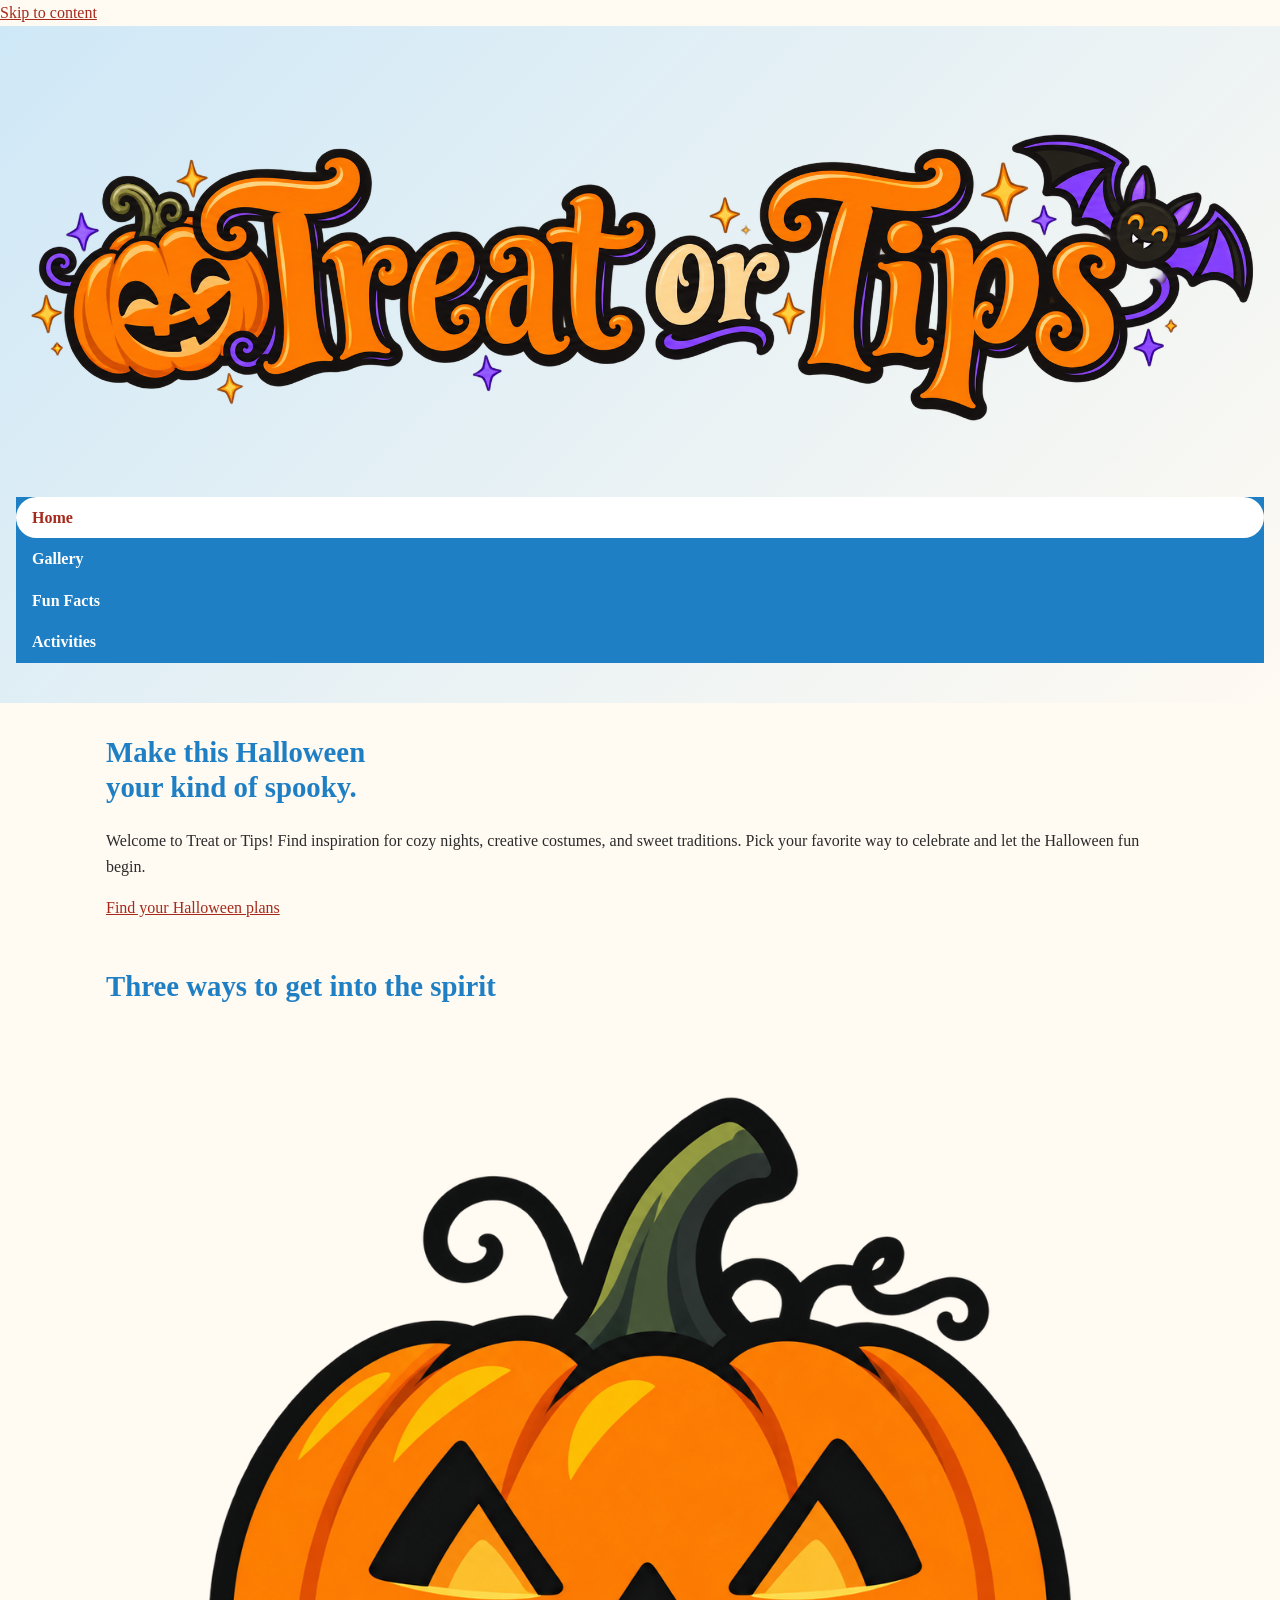
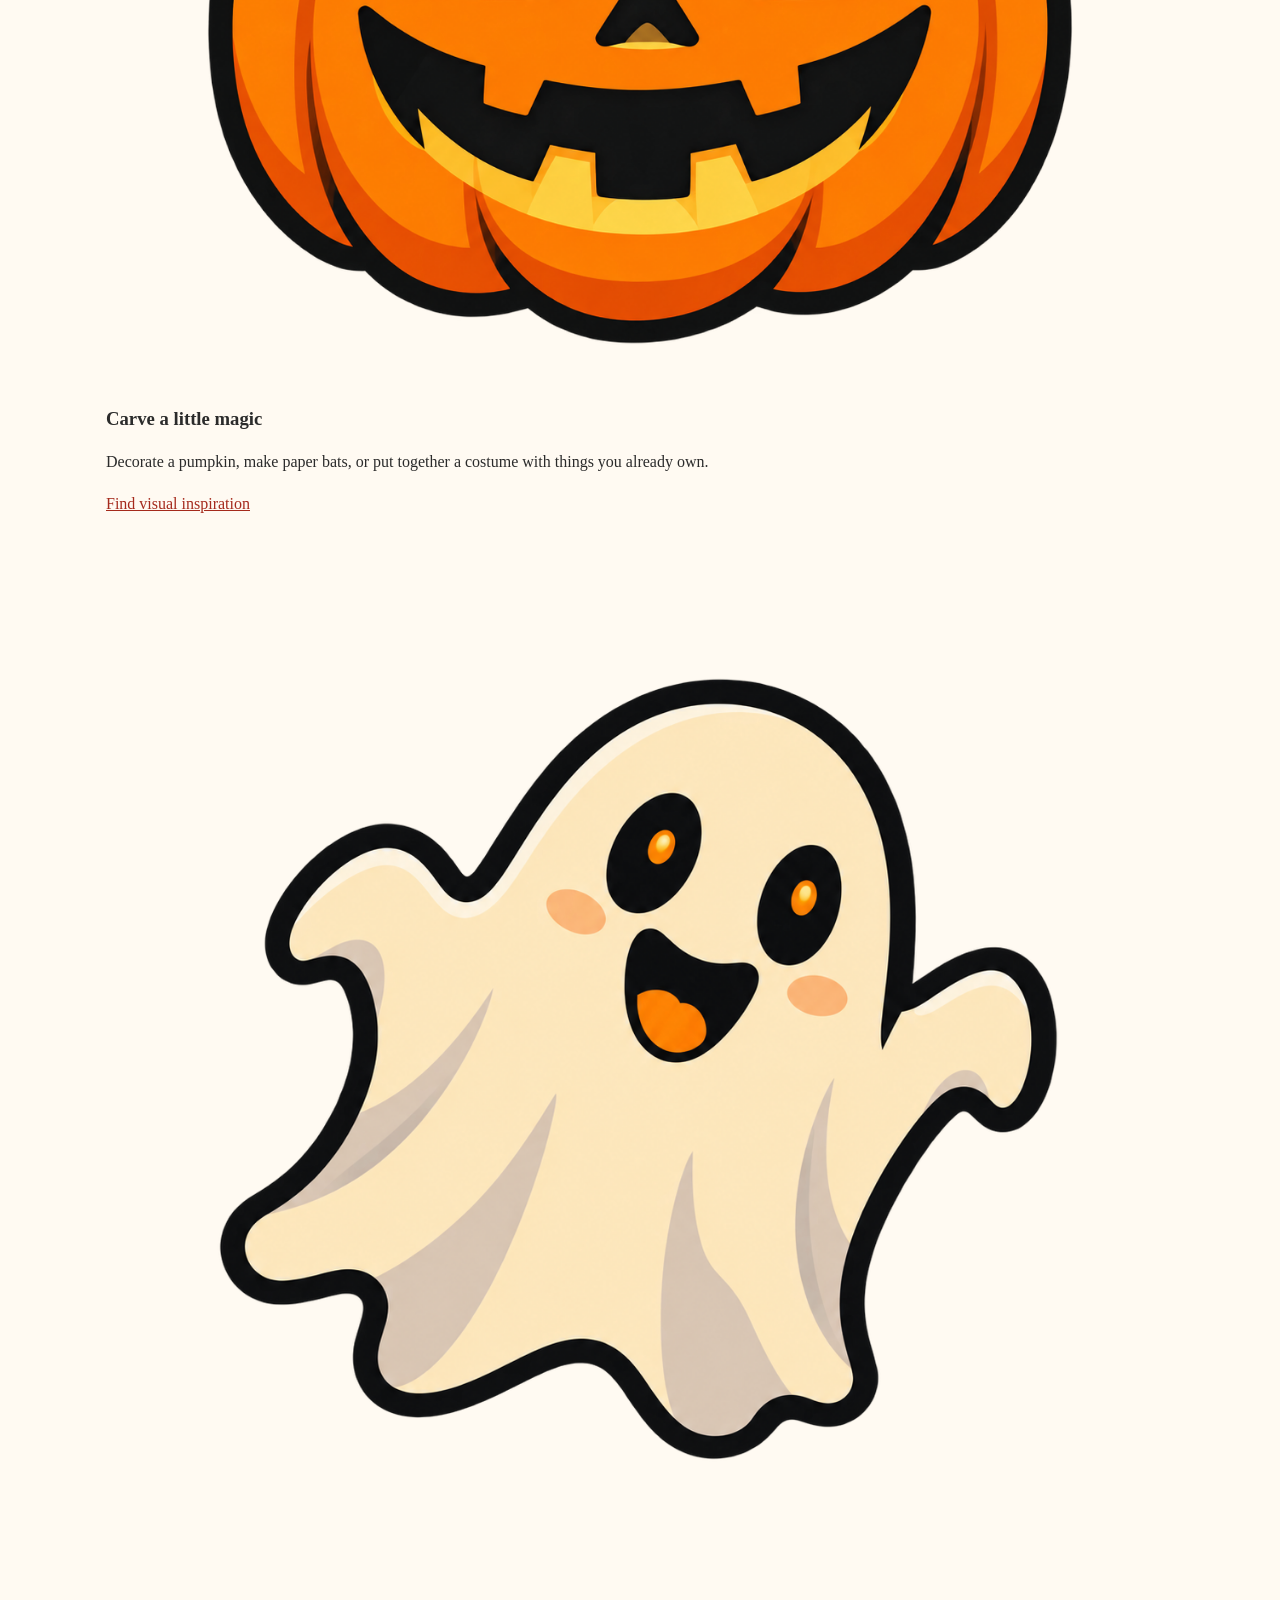
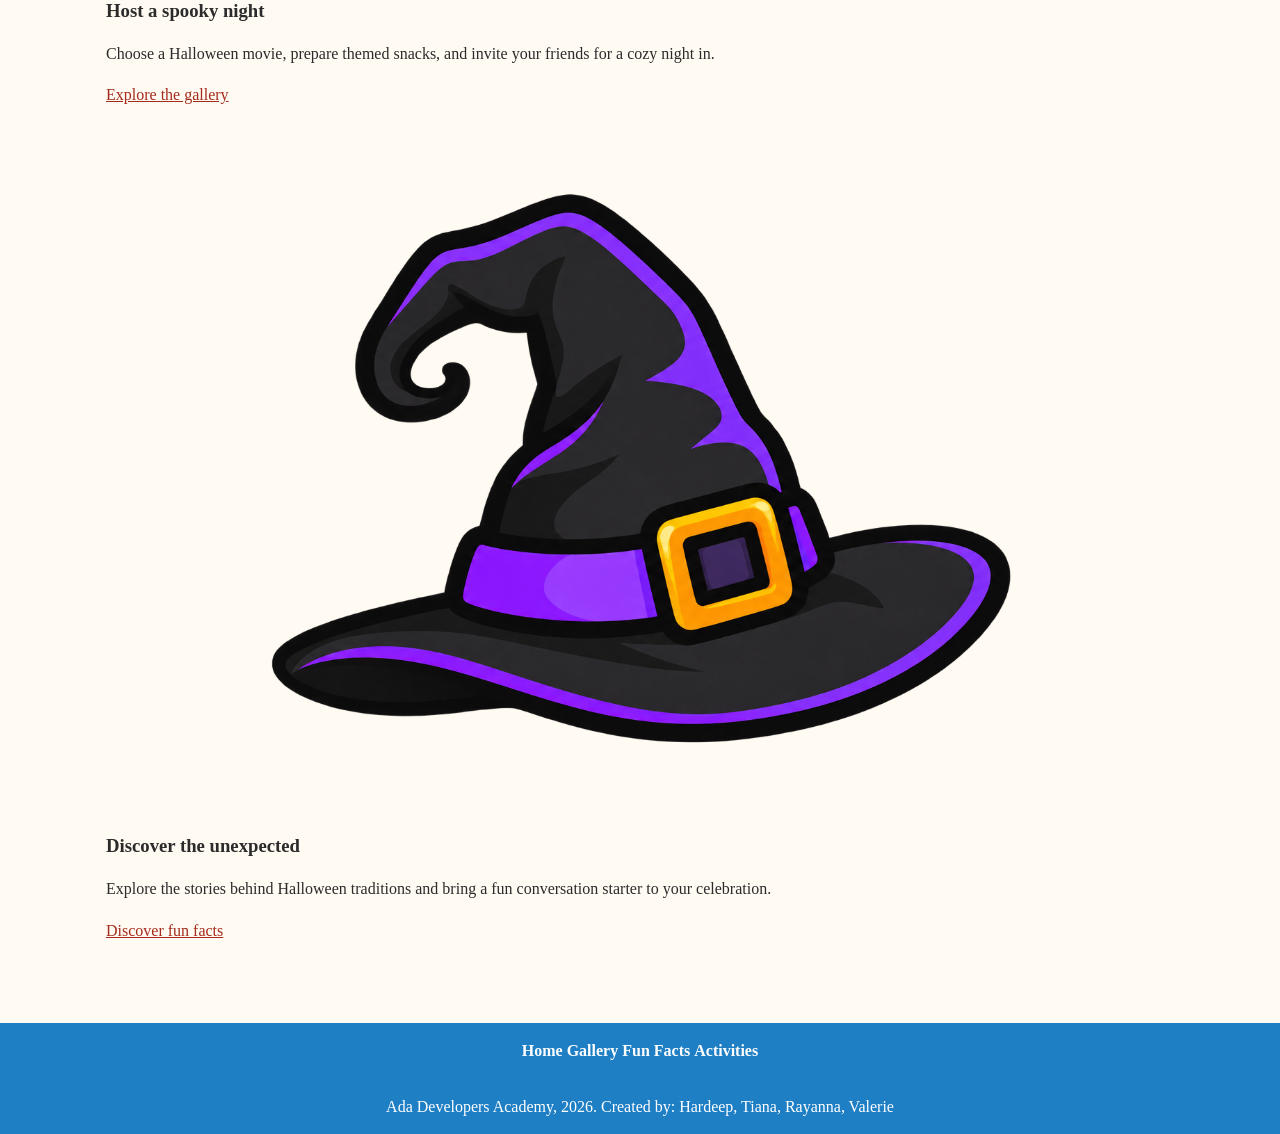
==== index.html @ 77d578bd "add alternative text to images" ====
<!doctype html>
<html lang="en">

<head>
  <meta charset="UTF-8">
  <meta name="viewport" content="width=device-width, initial-scale=1.0">
  <meta name="description"
    content="Treat or Tips: inspiration for a Halloween full of costumes, treats, and spooky fun.">
  <title>Treat or Tips | Home</title>
  <link rel="stylesheet" href="stylesheets/style.css">
  <link rel="stylesheet" href="stylesheets/index.css">
</head>

<body class="home-page">
  <a class="skip-link" href="#main-content">Skip to content</a>
  <header class="site-header">
    <h1>
      <img class="site-logo" src="images/title.png" alt="Treat or Tips" width="2048" height="683">
    </h1>
    <nav class="site-nav" aria-label="Main navigation">
      <a href="index.html" aria-current="page">Home</a>
      <a href="pages/gallery.html">Gallery</a>
      <a href="pages/facts.html">Fun Facts</a>
      <a href="pages/activities.html">Activities</a>
    </nav>
  </header>

  <main id="main-content">
    <section class="welcome" aria-labelledby="welcome-heading">
      <h2 id="welcome-heading">
        Make this Halloween<br>your kind of spooky.
      </h2>
      <p>
        Welcome to Treat or Tips! Find inspiration for cozy nights, creative
        costumes, and sweet traditions. Pick your favorite way to celebrate
        and let the Halloween fun begin.
      </p>
      <a class="button" href="#halloween-ideas">Find your Halloween plans </a>
    </section>

    <section class="ideas" id="halloween-ideas" aria-labelledby="ideas-heading">
      <div class="section-heading">
        <h2 id="ideas-heading">Three ways to get into the spirit</h2>
      </div>
      <div class="ideas-grid">
        <article class="idea-card">
          <img src="images/pumpkim.png" alt="Smiling animated pumpkin" width="1328" height="1184">

          <h3>Carve a little magic</h3>
          <p>
            Decorate a pumpkin, make paper bats, or put together a costume
            with things you already own.
          </p>
          <a href="pages/activities.html"> Find visual inspiration </a>
        </article>
        <article class="idea-card">
          <img src="images/gost.png" alt="Cute spooky animated ghost" width="1280" height="1280">

          <h3>Host a spooky night</h3>
          <p>
            Choose a Halloween movie, prepare themed snacks, and invite your
            friends for a cozy night in.
          </p>
          <a href="pages/gallery.html">Explore the gallery </a>
        </article>
        <article class="idea-card">
          <img src="images/hat.png" alt="Violet animated hat" width="1536" height="1024">

          <h3>Discover the unexpected</h3>
          <p>
            Explore the stories behind Halloween traditions and bring a fun
            conversation starter to your celebration.
          </p>
          <a href="pages/facts.html">Discover fun facts </a>
        </article>
      </div>
    </section>
  </main>

  <footer class="site-footer">
    <nav aria-label="Footer navigation">
      <a href="index.html">Home</a>
      <a href="pages/gallery.html">Gallery</a>
      <a href="pages/facts.html">Fun Facts</a>
      <a href="pages/activities.html">Activities</a>
    </nav>
  </footer>
  <footer class="site-footer">
    <nav>
      <p>
        Ada Developers Academy, 2026. Created by: Hardeep, Tiana, Rayanna,
        Valerie
      </p>
    </nav>
  </footer>
</body>

</html>
---- stylesheets/style.css ----
body {
  margin: 0;
  font-family: "Comic Sans MS", "Times New Roman", serif;
  line-height: 1.6;
  color: #504f4f;
  background-color: #fff8f0;

/* Whisk cursor: "36 20" refences the hotspot (the tip of the whisk). */
  cursor: url("../images/whisk.png") 36 20, auto;
}

/* Keep the whisk on links and buttons instead of the default pointing hand */
a,
button {
  cursor: url("../images/whisk.png") 36 20, pointer;
}

/* header and navigation */
header {
  padding: 20px;
  text-align: center;
  color: #ffffff;
  background-color: #c0392b;
}

header h1 {
  margin: 0 0 10px;
}

/* Moved here from facts.css, recipes.css, and gallery.css */
nav ul {
  display: flex;
  flex-wrap: wrap;
  justify-content: center;
  gap: 10px;
  margin: 0;
  padding: 0;
  list-style: none;
}

nav li {
  display: inline-block;
  margin: 0 10px;
}

nav a {
  font-weight: bold;
  color: #ffffff;
  text-decoration: none;
}

nav a:hover {
  text-decoration: underline;
}

/* highlights the link of the page on */
nav a[aria-current="page"] {
  padding: 4px 12px;
  border-radius: 15px;
  color: #c0392b;
  background-color: #ffffff;
}

/* main content */
main {
  max-width: 900px;
  margin: 0 auto;
  padding: 20px;
}

h2 {
  color: #c0392b;
  font-weight: bold;
}

img {
  display: block;
  max-width: 100%;
  height: auto;
  margin: 0 0 15px;
  border-radius: 8px;
}

/* white box with rounded corners and a shadow */
.card {
  margin-bottom: 30px;
  padding: 20px;
  border-radius: 10px;
  background-color: #ffffff;
  box-shadow: 0 2px 6px rgba(0, 0, 0, 0.1);
}

/* footer */
footer {
  padding: 15px;
  text-align: center;
  color: #ffffff;
  background-color: #333333;
}

/* Food pattern with a dark overlay on our footer */
.site-header,
.site-footer {
  background:
    linear-gradient(rgba(0, 0, 0, 0.25), rgba(0, 0, 0, 0.25)),
    url(../images/header_background.jpg) repeat;
  background-color: #c0392b;
  background-size:
    cover,
    350px auto;
}
---- stylesheets/index.css ----
/* ---------- Global box sizing ---------- */

*,
*::before,
*::after {
  box-sizing: border-box;
}

/* ---------- Body and typography ---------- */

body {
  margin: 0;
  background-color: #fffaf2;
  color: #2b2b2b;
  font-family: 'Comic Sans MS', "Times New Roman", serif;
  line-height: 1.6;
}

h1,
h2,
h3 {
  font-family: "Fraunces", Georgia, serif;
  line-height: 1.2;
  margin-top: 0;
}

h2 {
  color: #1f7fc4;
  font-size: 1.8rem;
}

/* ---------- Images and links ---------- */

img {
  max-width: 100%;
  height: auto;
}

a {
  color: #a52a1c;
}

a:hover,
a:focus {
  color: #a52a1c;
}

/* ---------- Header ---------- */

/* Wave 2 - Override: light blue gradient header, left-aligned */

.site-header {
  text-align: left;
  padding: 2.5rem 1rem;
  background: linear-gradient(135deg, #cfe8f7, #fffaf2);
}

/* Wave 2 - Override: bigger title on the home page */

.site-header h1 {
  color: #a52a1c;
  font-size: clamp(2.6rem, 7vw, 4.5rem);
  font-weight: 800;
  margin-bottom: 0.25rem;
}

/* Wave 3 - Header (flexbox): titles and hero image side by side */

.header-inner {
  display: flex;
  flex-wrap: wrap;
  align-items: center;
  justify-content: center;
  gap: 4rem;
  max-width: 1100px;
  margin: 0 auto;
}

.titles {
  flex: 1 1 280px;
}

.small-title {
  margin: 0 0 0.5rem;
  color: #27ae60;
  font-weight: 600;
  letter-spacing: 0.08em;
  text-transform: uppercase;
}

.tagline {
  margin: 0;
  color: #5e5e5e;
  font-size: 1.2rem;
}

.hero-image {
  flex: 1 1 280px;
  min-width: 0;
  width: 100%;
  max-width: 460px;
  mix-blend-mode: multiply; /* lets the image's white background blend into the header */
}

/* ---------- Wave 3 - Bouncing title animation ---------- */

.bounce-title .bounce-word {
  display: inline-flex;
  white-space: nowrap;
}

.bounce-title .bounce-word span {
  display: inline-block;
  animation: bounce 2.3s ease-in-out infinite;
  animation-delay: calc(var(--i) * 0.12s);
}

@keyframes bounce {
  0%, 75%, 100% {
    transform: translateY(0);
    opacity: 1;
  }

  25% {
    transform: translateY(-0.15em);
    opacity: 0.5;
  }
}

/* Turn the animation off for visitors who prefer reduced motion */

@media (prefers-reduced-motion: reduce) {
  .bounce-title .bounce-word span {
    animation: none;
  }
}

/* ---------- Wave 3 - Navigation (flexbox) ---------- */

.site-nav {
  background-color: #1f7fc4;
}

.site-nav ul {
  display: flex;
  flex-wrap: wrap;
  justify-content: center;
  gap: 0.5rem;
  list-style: none;
  margin: 0;
  padding: 0.75rem 1rem;
}

.site-nav a {
  display: block;
  padding: 0.5rem 1rem;
  border-radius: 999px;
  color: #ffffff;
  font-weight: 600;
  text-decoration: none;
}

.site-nav a:hover,
.site-nav a:focus,
.site-nav a[aria-current="page"] {
  padding: 0.5rem 1rem;
  border-radius: 999px;
  background-color: #ffffff;
  color: #a52a1c;
}

/* ---------- Main ---------- */

main {
  max-width: 1100px;
  margin: 0 auto;
  padding: 2rem 1rem;
}

main section {
  margin-bottom: 3rem;
}

/* ---------- Intro ---------- */

.intro {
  max-width: 750px;
  margin-left: auto;
  margin-right: auto;
  font-size: 1.1rem;
}

.featured h2,
.team h2 {
  text-align: center;
}

/* ---------- Wave 3 - Recipe cards (grid) ---------- */

.recipe-grid {
  display: grid;
  grid-template-columns: repeat(auto-fit, minmax(230px, 1fr));
  gap: 1.5rem;
  list-style: none;
  margin: 0;
  padding: 0;
}

/* Wave 3: Flexbox inside each grid item */

.recipe-card {
  height: 100%;
  display: flex;
  flex-direction: column;
  padding: 1.5rem;
  background-color: #ffffff;
  border: 4px solid #1f7fc4;
  border-radius: 16px;
  box-shadow: 0 6px 18px rgba(0, 0, 0, 0.08);
}

.recipe-card .region {
  margin: 0 0 0.25rem;
  color: #27ae60;
  font-size: 0.85rem;
  font-weight: 600;
  text-transform: uppercase;
}

.recipe-card h3 {
  color: #a52a1c;
  font-size: 1.35rem;
  font-family: Comic Sans MS, cursive, sans-serif;
}

.recipe-card a {
  margin-top: auto;
  align-self: flex-start;
  padding: 0.5rem 1rem;
  border-radius: 999px;
  background-color: #c0392b;
  color: #ffffff;
  font-weight: 600;
  text-decoration: none;
}

.recipe-card a:hover,
.recipe-card a:focus {
  background-color: #a52a1c;
  color: #ffffff;
}

/* ---------- Wave 3 - Our Team (flexbox) ---------- */

.team-list {
  display: flex;
  flex-wrap: wrap;
  justify-content: center;
  gap: 1rem;
  list-style: none;
  margin: 0;
  padding: 0;
}

.team-list li {
  flex: 0 1 220px;
  display: flex;
  flex-direction: column;
  padding: 1rem;
  border-radius: 16px;
  background-color: #cfe8f7;
  text-align: center;
}

.team-list span {
  color: #5e5e5e;
  font-size: 0.9rem;
}

.github-link {
  display: inline-flex;
  align-items: center;
  justify-content: center;
  gap: 0;
  margin-left: auto;
  margin-right: auto;
}

.github-link img {
  width: 32px;
  height: 32px;
  object-fit: contain;
  position: relative;
  top: 7px;
}

/* ---------- Footer ---------- */

.site-footer {
    background: #1f7fc4;
    background-size:
        cover,
        350px auto;
}

.site-footer p {
  margin: 0;
}
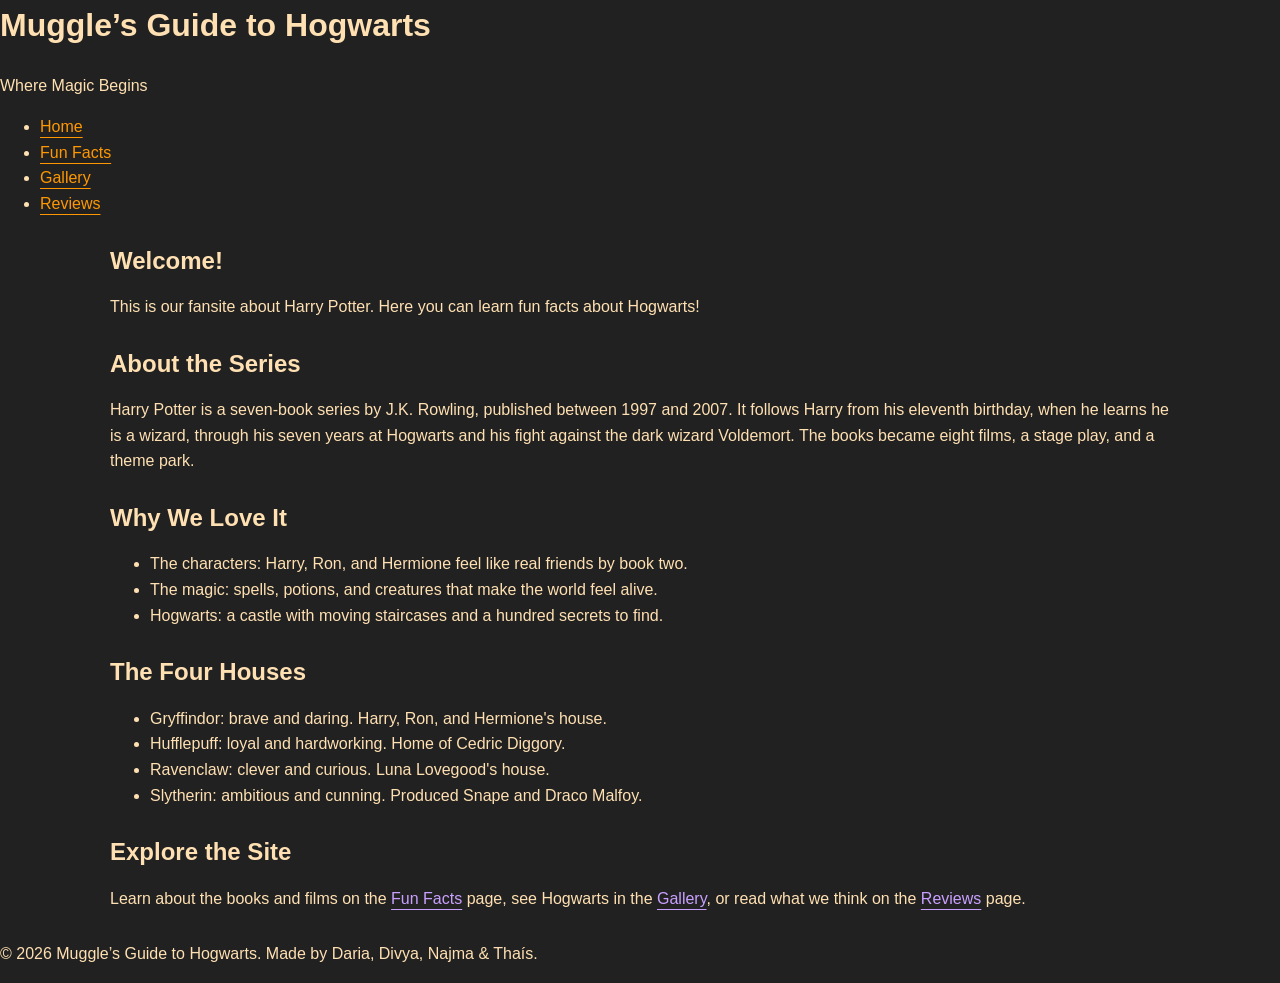
==== commit e1854f58: "Merge branch 'main' into Divya/gallery.html" ====
--- a/index.html
+++ b/index.html
@@ -1,98 +1,66 @@
-<!doctype html>
+<!DOCTYPE html>
 <html lang="en">
-
 <head>
   <meta charset="UTF-8">
+  <meta http-equiv="X-UA-Compatible" content="IE=edge">
   <meta name="viewport" content="width=device-width, initial-scale=1.0">
-  <meta name="description"
-    content="Treat or Tips: inspiration for a Halloween full of costumes, treats, and spooky fun.">
-  <title>Treat or Tips | Home</title>
-  <link rel="stylesheet" href="stylesheets/style.css">
-  <link rel="stylesheet" href="stylesheets/index.css">
+  <title> Muggle&rsquo;s Guide to Hogwarts</title>
+  <link href="stylesheets/style.css" rel="stylesheet">
+  <link href="stylesheets/index.css" rel="stylesheet">
 </head>
-
-<body class="home-page">
-  <a class="skip-link" href="#main-content">Skip to content</a>
-  <header class="site-header">
-    <h1>
-      <img class="site-logo" src="images/title.png" alt="Treat or Tips" width="2048" height="683">
-    </h1>
-    <nav class="site-nav" aria-label="Main navigation">
-      <a href="index.html" aria-current="page">Home</a>
-      <a href="pages/gallery.html">Gallery</a>
-      <a href="pages/facts.html">Fun Facts</a>
-      <a href="pages/activities.html">Activities</a>
+<body>
+  
+  <header>
+    <h1 class="website-title">Muggle&rsquo;s Guide to Hogwarts</h1>
+    <p> Where Magic Begins</p>
+    <nav>
+      <ul>
+        <li><a href="index.html" aria-current="page">Home</a></li>
+        <li><a href="pages/facts.html">Fun Facts</a></li>
+        <li><a href="pages/gallery.html">Gallery</a></li>
+        <li><a href="pages/reviews.html">Reviews</a></li>
+      </ul>
     </nav>
   </header>
-
-  <main id="main-content">
-    <section class="welcome" aria-labelledby="welcome-heading">
-      <h2 id="welcome-heading">
-        Make this Halloween<br>your kind of spooky.
-      </h2>
-      <p>
-        Welcome to Treat or Tips! Find inspiration for cozy nights, creative
-        costumes, and sweet traditions. Pick your favorite way to celebrate
-        and let the Halloween fun begin.
-      </p>
-      <a class="button" href="#halloween-ideas">Find your Halloween plans </a>
+  <main>
+    <section class="intro">
+      <h2>Welcome!</h2>
+      <p>This is our fansite about Harry Potter. Here you can learn fun facts about Hogwarts!</p>
     </section>
 
-    <section class="ideas" id="halloween-ideas" aria-labelledby="ideas-heading">
-      <div class="section-heading">
-        <h2 id="ideas-heading">Three ways to get into the spirit</h2>
-      </div>
-      <div class="ideas-grid">
-        <article class="idea-card">
-          <img src="images/pumpkim.png" alt="Smiling animated pumpkin" width="1328" height="1184">
+    <section>
+      <h2>About the Series</h2>
+      <p>Harry Potter is a seven-book series by J.K. Rowling, published between 1997 and 2007. It follows Harry from his eleventh birthday, when he learns he is a wizard, through his seven years at Hogwarts and his fight against the dark wizard Voldemort. The books became eight films, a stage play, and a theme park.</p>
+    </section>
 
-          <h3>Carve a little magic</h3>
-          <p>
-            Decorate a pumpkin, make paper bats, or put together a costume
-            with things you already own.
-          </p>
-          <a href="pages/activities.html"> Find visual inspiration </a>
-        </article>
-        <article class="idea-card">
-          <img src="images/gost.png" alt="Cute spooky animated ghost" width="1280" height="1280">
+    <section>
+      <h2>Why We Love It</h2>
+      <ul>
+        <li>The characters: Harry, Ron, and Hermione feel like real friends by book two.</li>
+        <li>The magic: spells, potions, and creatures that make the world feel alive.</li>
+        <li>Hogwarts: a castle with moving staircases and a hundred secrets to find.</li>
+      </ul>
+    </section>
 
-          <h3>Host a spooky night</h3>
-          <p>
-            Choose a Halloween movie, prepare themed snacks, and invite your
-            friends for a cozy night in.
-          </p>
-          <a href="pages/gallery.html">Explore the gallery </a>
-        </article>
-        <article class="idea-card">
-          <img src="images/hat.png" alt="Violet animated hat" width="1536" height="1024">
+    <section>
+      <h2>The Four Houses</h2>
+      <ul>
+        <li>Gryffindor: brave and daring. Harry, Ron, and Hermione's house.</li>
+        <li>Hufflepuff: loyal and hardworking. Home of Cedric Diggory.</li>
+        <li>Ravenclaw: clever and curious. Luna Lovegood's house.</li>
+        <li>Slytherin: ambitious and cunning. Produced Snape and Draco Malfoy.</li>
+      </ul>
+    </section>
 
-          <h3>Discover the unexpected</h3>
-          <p>
-            Explore the stories behind Halloween traditions and bring a fun
-            conversation starter to your celebration.
-          </p>
-          <a href="pages/facts.html">Discover fun facts </a>
-        </article>
-      </div>
+    <section>
+      <h2>Explore the Site</h2>
+      <p>Learn about the books and films on the <a href="pages/facts.html">Fun Facts</a> page, see Hogwarts in the <a href="pages/gallery.html">Gallery</a>, or read what we think on the <a href="pages/reviews.html">Reviews</a> page.</p>
     </section>
   </main>
 
-  <footer class="site-footer">
-    <nav aria-label="Footer navigation">
-      <a href="index.html">Home</a>
-      <a href="pages/gallery.html">Gallery</a>
-      <a href="pages/facts.html">Fun Facts</a>
-      <a href="pages/activities.html">Activities</a>
-    </nav>
+  <footer>
+    <p>&copy; 2026 Muggle&rsquo;s Guide to Hogwarts. Made by Daria, Divya, Najma & Thaís.</p>
   </footer>
-  <footer class="site-footer">
-    <nav>
-      <p>
-        Ada Developers Academy, 2026. Created by: Hardeep, Tiana, Rayanna,
-        Valerie
-      </p>
-    </nav>
-  </footer>
+
 </body>
-
 </html>
--- a/stylesheets/style.css
+++ b/stylesheets/style.css
@@ -1,111 +1,108 @@
+:root {
+  --dark-orange: #f57c00;
+  --cream: #ffe0b2;
+  --orange: #ff9800;
+  --charcoal: #212121;
+  --purple: #7c4dff;
+  --gray: #757575;
+  --light-gray: #bdbdbd;
+}
+
+* {
+  box-sizing: border-box;
+}
+html {
+  scroll-behavior: smooth;
+}
 body {
   margin: 0;
-  font-family: "Comic Sans MS", "Times New Roman", serif;
+  background: var(--charcoal);
+  color: var(--cream);
+  font-family: Arial, Helvetica, sans-serif;
   line-height: 1.6;
-  color: #504f4f;
-  background-color: #fff8f0;
-
-/* Whisk cursor: "36 20" refences the hotspot (the tip of the whisk). */
-  cursor: url("../images/whisk.png") 36 20, auto;
 }
-
-/* Keep the whisk on links and buttons instead of the default pointing hand */
-a,
-button {
-  cursor: url("../images/whisk.png") 36 20, pointer;
-}
-
-/* header and navigation */
-header {
-  padding: 20px;
-  text-align: center;
-  color: #ffffff;
-  background-color: #c0392b;
-}
-
-header h1 {
-  margin: 0 0 10px;
-}
-
-/* Moved here from facts.css, recipes.css, and gallery.css */
-nav ul {
-  display: flex;
-  flex-wrap: wrap;
-  justify-content: center;
-  gap: 10px;
-  margin: 0;
-  padding: 0;
-  list-style: none;
-}
-
-nav li {
-  display: inline-block;
-  margin: 0 10px;
-}
-
-nav a {
-  font-weight: bold;
-  color: #ffffff;
-  text-decoration: none;
-}
-
-nav a:hover {
-  text-decoration: underline;
-}
-
-/* highlights the link of the page on */
-nav a[aria-current="page"] {
-  padding: 4px 12px;
-  border-radius: 15px;
-  color: #c0392b;
-  background-color: #ffffff;
-}
-
-/* main content */
-main {
-  max-width: 900px;
-  margin: 0 auto;
-  padding: 20px;
-}
-
-h2 {
-  color: #c0392b;
-  font-weight: bold;
-}
-
 img {
   display: block;
   max-width: 100%;
   height: auto;
-  margin: 0 0 15px;
-  border-radius: 8px;
 }
-
-/* white box with rounded corners and a shadow */
-.card {
-  margin-bottom: 30px;
-  padding: 20px;
-  border-radius: 10px;
-  background-color: #ffffff;
-  box-shadow: 0 2px 6px rgba(0, 0, 0, 0.1);
+a {
+  color: var(--orange);
+  text-underline-offset: 5px;
 }
-
-/* footer */
-footer {
-  padding: 15px;
+a:hover {
+  text-decoration-thickness: 3px;
+}
+a:focus-visible {
+  outline: 3px solid var(--cream);
+  outline-offset: 6px;
+}
+h1,
+h2,
+h3,
+p {
+  margin-top: 0;
+}
+h2,
+h3 {
+  line-height: 1.15;
+}
+.site-header,
+main,
+.site-footer {
+  width: min(1120px, 90%);
+  margin-inline: auto;
+}
+.site-header {
+  padding-block: 24px;
+  border-bottom: 1px solid var(--gray);
+}
+.site-header h1 {
+  margin: 0;
+}
+.site-logo {
+  width: min(480px, 90%);
+  margin-inline: auto;
+}
+.site-nav,
+.site-footer nav {
+  display: flex;
+  justify-content: space-around;
+  gap: 16px;
+}
+.site-nav {
+  margin-top: 20px;
+}
+.site-nav a {
+  padding: 8px 18px;
+  font-weight: 700;
+  text-decoration: none;
+}
+.site-nav a[aria-current="page"] {
+  border-bottom: 3px solid var(--orange);
+}
+.site-footer {
+  padding-block: 28px;
+  border-top: 1px solid var(--gray);
   text-align: center;
-  color: #ffffff;
-  background-color: #333333;
 }
-
-/* Food pattern with a dark overlay on our footer */
-.site-header,
-.site-footer {
-  background:
-    linear-gradient(rgba(0, 0, 0, 0.25), rgba(0, 0, 0, 0.25)),
-    url(../images/header_background.jpg) repeat;
-  background-color: #c0392b;
-  background-size:
-    cover,
-    350px auto;
+.site-footer p {
+  margin: 24px 0 0;
+  font-size: 0.875rem;
 }
+.skip-link {
+  position: absolute;
+  left: 16px;
+  top: -100px;
+  padding: 12px;
+  background: var(--charcoal);
+  z-index: 1;
+}
+.skip-link:focus {
+  top: 16px;
+}
+@media (prefers-reduced-motion: reduce) {
+  html {
+    scroll-behavior: auto;
+  }
+}
--- a/stylesheets/index.css
+++ b/stylesheets/index.css
@@ -1,308 +1,12 @@
-/* ---------- Global box sizing ---------- */
-
-*,
-*::before,
-*::after {
-  box-sizing: border-box;
+.intro {
+    text-align: left;
 }
 
-/* ---------- Body and typography ---------- */
-
-body {
-  margin: 0;
-  background-color: #fffaf2;
-  color: #2b2b2b;
-  font-family: 'Comic Sans MS', "Times New Roman", serif;
-  line-height: 1.6;
+main a {
+    color: #c9a0ff;
+    text-decoration: underline;
 }
 
-h1,
-h2,
-h3 {
-  font-family: "Fraunces", Georgia, serif;
-  line-height: 1.2;
-  margin-top: 0;
+section {
+    margin: 30px;
 }
-
-h2 {
-  color: #1f7fc4;
-  font-size: 1.8rem;
-}
-
-/* ---------- Images and links ---------- */
-
-img {
-  max-width: 100%;
-  height: auto;
-}
-
-a {
-  color: #a52a1c;
-}
-
-a:hover,
-a:focus {
-  color: #a52a1c;
-}
-
-/* ---------- Header ---------- */
-
-/* Wave 2 - Override: light blue gradient header, left-aligned */
-
-.site-header {
-  text-align: left;
-  padding: 2.5rem 1rem;
-  background: linear-gradient(135deg, #cfe8f7, #fffaf2);
-}
-
-/* Wave 2 - Override: bigger title on the home page */
-
-.site-header h1 {
-  color: #a52a1c;
-  font-size: clamp(2.6rem, 7vw, 4.5rem);
-  font-weight: 800;
-  margin-bottom: 0.25rem;
-}
-
-/* Wave 3 - Header (flexbox): titles and hero image side by side */
-
-.header-inner {
-  display: flex;
-  flex-wrap: wrap;
-  align-items: center;
-  justify-content: center;
-  gap: 4rem;
-  max-width: 1100px;
-  margin: 0 auto;
-}
-
-.titles {
-  flex: 1 1 280px;
-}
-
-.small-title {
-  margin: 0 0 0.5rem;
-  color: #27ae60;
-  font-weight: 600;
-  letter-spacing: 0.08em;
-  text-transform: uppercase;
-}
-
-.tagline {
-  margin: 0;
-  color: #5e5e5e;
-  font-size: 1.2rem;
-}
-
-.hero-image {
-  flex: 1 1 280px;
-  min-width: 0;
-  width: 100%;
-  max-width: 460px;
-  mix-blend-mode: multiply; /* lets the image's white background blend into the header */
-}
-
-/* ---------- Wave 3 - Bouncing title animation ---------- */
-
-.bounce-title .bounce-word {
-  display: inline-flex;
-  white-space: nowrap;
-}
-
-.bounce-title .bounce-word span {
-  display: inline-block;
-  animation: bounce 2.3s ease-in-out infinite;
-  animation-delay: calc(var(--i) * 0.12s);
-}
-
-@keyframes bounce {
-  0%, 75%, 100% {
-    transform: translateY(0);
-    opacity: 1;
-  }
-
-  25% {
-    transform: translateY(-0.15em);
-    opacity: 0.5;
-  }
-}
-
-/* Turn the animation off for visitors who prefer reduced motion */
-
-@media (prefers-reduced-motion: reduce) {
-  .bounce-title .bounce-word span {
-    animation: none;
-  }
-}
-
-/* ---------- Wave 3 - Navigation (flexbox) ---------- */
-
-.site-nav {
-  background-color: #1f7fc4;
-}
-
-.site-nav ul {
-  display: flex;
-  flex-wrap: wrap;
-  justify-content: center;
-  gap: 0.5rem;
-  list-style: none;
-  margin: 0;
-  padding: 0.75rem 1rem;
-}
-
-.site-nav a {
-  display: block;
-  padding: 0.5rem 1rem;
-  border-radius: 999px;
-  color: #ffffff;
-  font-weight: 600;
-  text-decoration: none;
-}
-
-.site-nav a:hover,
-.site-nav a:focus,
-.site-nav a[aria-current="page"] {
-  padding: 0.5rem 1rem;
-  border-radius: 999px;
-  background-color: #ffffff;
-  color: #a52a1c;
-}
-
-/* ---------- Main ---------- */
-
-main {
-  max-width: 1100px;
-  margin: 0 auto;
-  padding: 2rem 1rem;
-}
-
-main section {
-  margin-bottom: 3rem;
-}
-
-/* ---------- Intro ---------- */
-
-.intro {
-  max-width: 750px;
-  margin-left: auto;
-  margin-right: auto;
-  font-size: 1.1rem;
-}
-
-.featured h2,
-.team h2 {
-  text-align: center;
-}
-
-/* ---------- Wave 3 - Recipe cards (grid) ---------- */
-
-.recipe-grid {
-  display: grid;
-  grid-template-columns: repeat(auto-fit, minmax(230px, 1fr));
-  gap: 1.5rem;
-  list-style: none;
-  margin: 0;
-  padding: 0;
-}
-
-/* Wave 3: Flexbox inside each grid item */
-
-.recipe-card {
-  height: 100%;
-  display: flex;
-  flex-direction: column;
-  padding: 1.5rem;
-  background-color: #ffffff;
-  border: 4px solid #1f7fc4;
-  border-radius: 16px;
-  box-shadow: 0 6px 18px rgba(0, 0, 0, 0.08);
-}
-
-.recipe-card .region {
-  margin: 0 0 0.25rem;
-  color: #27ae60;
-  font-size: 0.85rem;
-  font-weight: 600;
-  text-transform: uppercase;
-}
-
-.recipe-card h3 {
-  color: #a52a1c;
-  font-size: 1.35rem;
-  font-family: Comic Sans MS, cursive, sans-serif;
-}
-
-.recipe-card a {
-  margin-top: auto;
-  align-self: flex-start;
-  padding: 0.5rem 1rem;
-  border-radius: 999px;
-  background-color: #c0392b;
-  color: #ffffff;
-  font-weight: 600;
-  text-decoration: none;
-}
-
-.recipe-card a:hover,
-.recipe-card a:focus {
-  background-color: #a52a1c;
-  color: #ffffff;
-}
-
-/* ---------- Wave 3 - Our Team (flexbox) ---------- */
-
-.team-list {
-  display: flex;
-  flex-wrap: wrap;
-  justify-content: center;
-  gap: 1rem;
-  list-style: none;
-  margin: 0;
-  padding: 0;
-}
-
-.team-list li {
-  flex: 0 1 220px;
-  display: flex;
-  flex-direction: column;
-  padding: 1rem;
-  border-radius: 16px;
-  background-color: #cfe8f7;
-  text-align: center;
-}
-
-.team-list span {
-  color: #5e5e5e;
-  font-size: 0.9rem;
-}
-
-.github-link {
-  display: inline-flex;
-  align-items: center;
-  justify-content: center;
-  gap: 0;
-  margin-left: auto;
-  margin-right: auto;
-}
-
-.github-link img {
-  width: 32px;
-  height: 32px;
-  object-fit: contain;
-  position: relative;
-  top: 7px;
-}
-
-/* ---------- Footer ---------- */
-
-.site-footer {
-    background: #1f7fc4;
-    background-size:
-        cover,
-        350px auto;
-}
-
-.site-footer p {
-  margin: 0;
-}
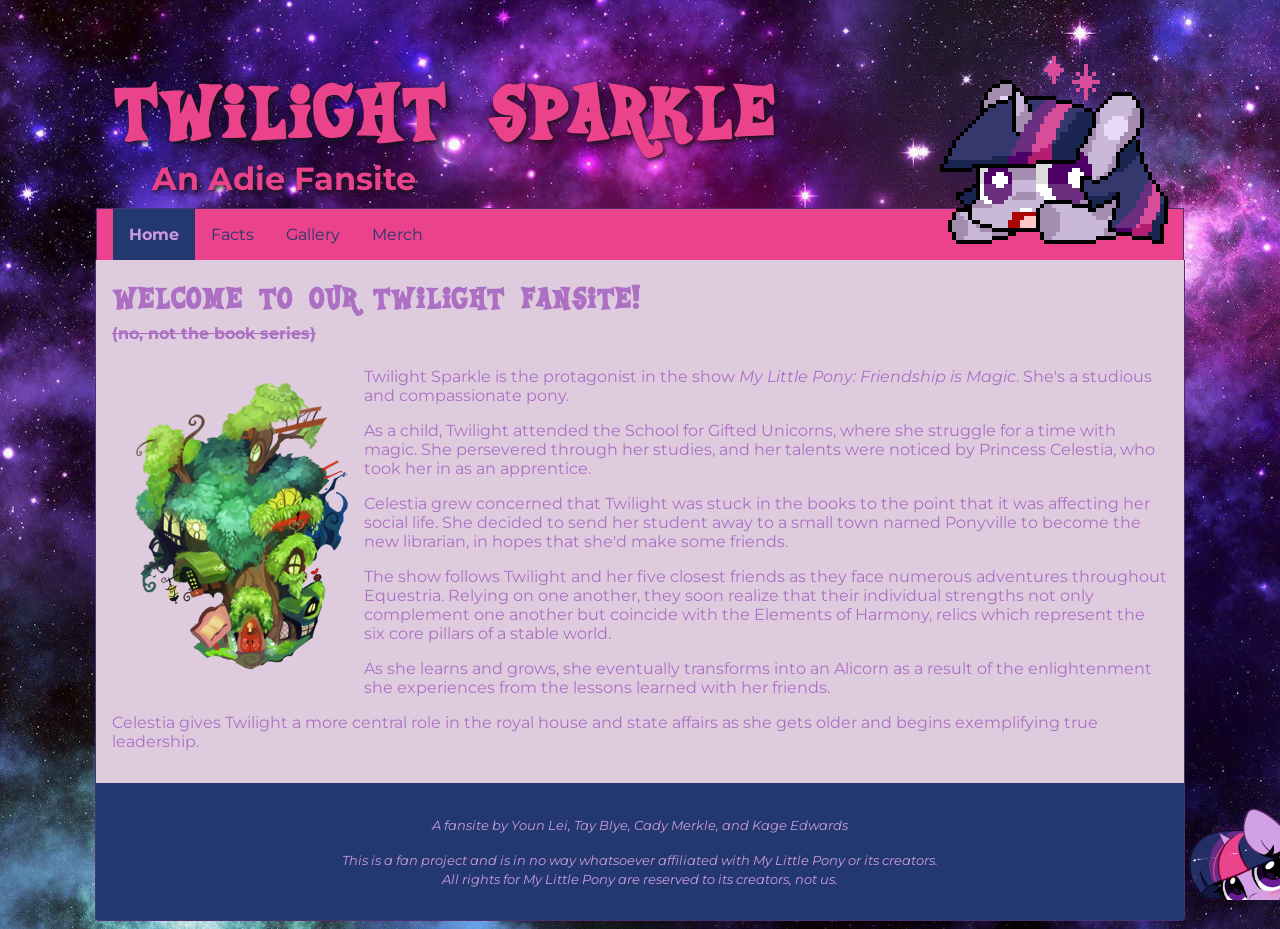
==== commit 005ff5ad: "Merge cb9d60869f9f6485843edd3f64ce200beeca6e2f into 8ce90a0b8abea8af246ef5d9550e41511d3e3b7d" ====
--- a/index.html
+++ b/index.html
@@ -4,63 +4,53 @@
   <meta charset="UTF-8">
   <meta http-equiv="X-UA-Compatible" content="IE=edge">
   <meta name="viewport" content="width=device-width, initial-scale=1.0">
-  <title> Muggle&rsquo;s Guide to Hogwarts</title>
-  <link href="stylesheets/style.css" rel="stylesheet">
-  <link href="stylesheets/index.css" rel="stylesheet">
+  <link href="./assets/css/style.css" rel="stylesheet">
+  <link href="./assets/css/homepage.css" rel="stylesheet">
+  <link rel="icon" type="image/x-icon" href="./favicon.ico">
+  <title>Twilight Sparkle Fansite</title>
 </head>
 <body>
   
-  <header>
-    <h1 class="website-title">Muggle&rsquo;s Guide to Hogwarts</h1>
-    <p> Where Magic Begins</p>
-    <nav>
-      <ul>
-        <li><a href="index.html" aria-current="page">Home</a></li>
-        <li><a href="pages/facts.html">Fun Facts</a></li>
-        <li><a href="pages/gallery.html">Gallery</a></li>
-        <li><a href="pages/reviews.html">Reviews</a></li>
-      </ul>
-    </nav>
-  </header>
+<header id="main-header">
+  <h1>
+    <img src="./assets/img/logo.png" id="logo" alt="Twilight Sparkle logo">
+    Twilight Sparkle
+    <small>An Adie Fansite</small>
+  </h1>
+  <nav>
+    <ul>
+      <li class="active"><strong>Home</strong></li>
+      <li><a href="./pages/facts.html">Facts</a></li>
+      <li><a href="./pages/gallery.html">Gallery</a></li>
+      <li><a href="./pages/products.html">Merch</a></li>
+    </ul>
+  </nav>
+</header>
+
   <main>
-    <section class="intro">
-      <h2>Welcome!</h2>
-      <p>This is our fansite about Harry Potter. Here you can learn fun facts about Hogwarts!</p>
-    </section>
+    <header>
+      <h1>Welcome to our Twilight fansite!</h1>
+      <h2><s>(no, not the book series)</s></h2>
+    </header>
+    <aside id="golden-oak-library">
+      <img src="./assets/img/golden-oak-library-art-by-zigemu.png" title="Golden Oak Library, art by zigemu">
+    </aside>
+    <section>
+      <p>Twilight Sparkle is the protagonist in the show <em>My Little Pony: Friendship is Magic</em>. She's a studious and compassionate pony.</p>
+      <p>As a child, Twilight attended the School for Gifted Unicorns, where she struggle for a time with magic. She persevered through her studies, and her talents were noticed by Princess Celestia, who took her in as an apprentice.</p>
+      <p>Celestia grew concerned that Twilight was stuck in the books to the point that it was affecting her social life. She decided to send her student away to a small town named Ponyville to become the new librarian, in hopes that she'd make some friends.</p>
 
-    <section>
-      <h2>About the Series</h2>
-      <p>Harry Potter is a seven-book series by J.K. Rowling, published between 1997 and 2007. It follows Harry from his eleventh birthday, when he learns he is a wizard, through his seven years at Hogwarts and his fight against the dark wizard Voldemort. The books became eight films, a stage play, and a theme park.</p>
-    </section>
-
-    <section>
-      <h2>Why We Love It</h2>
-      <ul>
-        <li>The characters: Harry, Ron, and Hermione feel like real friends by book two.</li>
-        <li>The magic: spells, potions, and creatures that make the world feel alive.</li>
-        <li>Hogwarts: a castle with moving staircases and a hundred secrets to find.</li>
-      </ul>
-    </section>
-
-    <section>
-      <h2>The Four Houses</h2>
-      <ul>
-        <li>Gryffindor: brave and daring. Harry, Ron, and Hermione's house.</li>
-        <li>Hufflepuff: loyal and hardworking. Home of Cedric Diggory.</li>
-        <li>Ravenclaw: clever and curious. Luna Lovegood's house.</li>
-        <li>Slytherin: ambitious and cunning. Produced Snape and Draco Malfoy.</li>
-      </ul>
-    </section>
-
-    <section>
-      <h2>Explore the Site</h2>
-      <p>Learn about the books and films on the <a href="pages/facts.html">Fun Facts</a> page, see Hogwarts in the <a href="pages/gallery.html">Gallery</a>, or read what we think on the <a href="pages/reviews.html">Reviews</a> page.</p>
+      <p>The show follows Twilight and her five closest friends as they face numerous adventures throughout Equestria. Relying on one another, they soon realize that their individual strengths not only complement one another but coincide with the Elements of Harmony, relics which represent the six core pillars of a stable world.</p>
+      <p>As she learns and grows, she eventually transforms into an Alicorn as a result of the enlightenment she experiences from the lessons learned with her friends.</p>
+      <p>Celestia gives Twilight a more central role in the royal house and state affairs as she gets older and begins exemplifying true leadership.</p>
     </section>
   </main>
-
   <footer>
-    <p>&copy; 2026 Muggle&rsquo;s Guide to Hogwarts. Made by Daria, Divya, Najma & Thaís.</p>
+    <p><small>A fansite by Youn Lei, Tay Blye, Cady Merkle, and Kage Edwards</small></p>
+    <p><small>This is a fan project and is in no way whatsoever affiliated with My Little Pony or its creators.<br>
+All rights for My Little Pony are reserved to its creators, not us.</small></p>
+    <!-- Artist credit for corner chibi art: https://www.deviantart.com/itskittyrosie -->
+    <img src="./assets/img/corner-peek.png" id="corner-peek" alt="chibi corner from pony">
   </footer>
-
 </body>
 </html>
--- a/assets/css/style.css
+++ b/assets/css/style.css
@@ -0,0 +1,199 @@
+@import url('https://fonts.googleapis.com/css2?family=Montserrat:ital,wght@0,100..900;1,100..900&display=swap');
+@font-face {
+    font-family: 'Celestia';
+    src: url('../fonts/celestia/celestiamedium.ttf');
+}
+
+/* 
+Color scheme
+#cc9cdf 	(204,156,223)
+#243870 	(36,56,112)
+#652d87 	(101,45,135)
+#ea428b 	(234,66,139)
+#1e093c     (30,9,60) 
+*/
+
+/* * {
+    box-sizing: border-box;
+} */
+
+/* General styles */
+
+body {
+    background-image: url("../img/gallery/galaxy.jpg");
+    background-size: cover;
+    background-repeat: no-repeat;
+    background-color: #1e093c;
+    color: #cc9cdf;
+    font-family: 'Montserrat', Helvetica, Arial, sans-serif;
+    font-size: 16px;
+}
+
+a:hover {
+    cursor: url('../img/my-little-pony-spike-pointer.png'), pointer;
+}
+
+/* Layout container styles */
+
+#main-header, main, footer {
+    margin: 0 auto;
+    padding: 1rem;
+    width: auto;
+    max-width: 1056px;
+}
+
+#main-header {
+    padding-bottom: 0;
+    border-radius: 0.25rem 0.25rem 0 0;
+    border-bottom: none;
+}
+
+main, footer {
+    background-color: #243870;
+    border: 1px solid #4b3072;
+}
+
+main {
+    border-top: none;
+    border-bottom: none;
+    color: #ac6fc4;
+}
+
+main { background-color: #deccde;}
+
+footer {
+    border-radius: 0 0 0.25rem 0.25rem;
+    border-top: none;
+}
+
+/* Header / logo styles */
+
+#main-header h1 {
+    font-size: 5rem;
+    color: #ea428b;
+    padding: 2rem 0;
+    height: calc(128px - 2rem);
+    text-shadow: 2px 2px 5px #141414;
+    
+}
+
+#main-header small {
+    display:block;
+    font-size: 2rem;
+    padding: 0 2.5rem;
+    font-family: 'Montserrat', Helvetica, Arial, sans-serif;
+}
+
+#logo {
+    float:right;
+    image-rendering: pixelated;
+    max-width: 30%;
+}
+
+/* Navigation styles */
+
+nav {
+    background-color: #ea428b;
+    margin: 0 -1rem;
+    padding: 0 1rem;
+    border: 1px solid #4b3072;
+    border-bottom: none;
+}
+
+nav > ul {
+    display: flex;
+    flex-direction: row;
+    justify-content: flex-start;
+    align-items: stretch;
+    margin: 0;
+    padding: 0;
+}
+
+nav > ul > li {
+    list-style-type: none;
+}
+
+nav > ul > li.active > strong {
+    background-color: #243870;
+}
+
+nav > ul > li > a,
+nav > ul > li > strong {
+    display: inline-block;
+    padding: 1rem;
+}
+
+nav > ul > li > a,
+nav > ul > li > a:visited {
+    color: #243870;
+    text-decoration: none;
+}
+
+nav > ul > li > a:hover,
+nav > ul > li > a:focus {
+    background-color: #f068a4;
+}
+
+/* Content styles */
+
+article > header {
+    padding: 0;
+    margin: 0;
+    border: none;
+}
+
+h1 {
+    font-family: 'Celestia', serif;
+    margin: 0 0 1.5rem 0;
+    padding: 0;
+}
+
+/* Footer styles */
+
+footer p {
+    font-style: italic;
+    text-align: center;
+}
+
+#corner-peek {
+    position: fixed;
+    bottom: 0;
+    right: 0;
+}
+
+@media screen and (max-width: 1024px) {
+    #main-header h1 {
+        font-size: 2.5rem;
+        padding: 0;
+        height: auto;
+    }
+    #main-header small {
+        font-size: 1rem;
+    }
+
+    #logo {
+        display: none;
+    }
+}
+
+@media screen and (max-width: 768px) {
+    #corner-peek {
+        display: none;
+    }
+}
+
+@media screen and (max-width: 576px) {
+    nav {
+        padding: 0;
+    }
+
+    nav > ul > li {
+        flex-grow: 1;
+    }
+
+    nav > ul > li > a,
+    nav > ul > li > strong {
+        display: block;
+        text-align: center;
+    }
+}
--- a/assets/css/homepage.css
+++ b/assets/css/homepage.css
@@ -0,0 +1,10 @@
+h1 + h2 {
+    font-size: 1rem;
+    font-weight: 700;
+    margin: -1rem 0 1.5rem;
+}
+
+#golden-oak-library {
+    float:left;
+    margin: 1rem;
+}
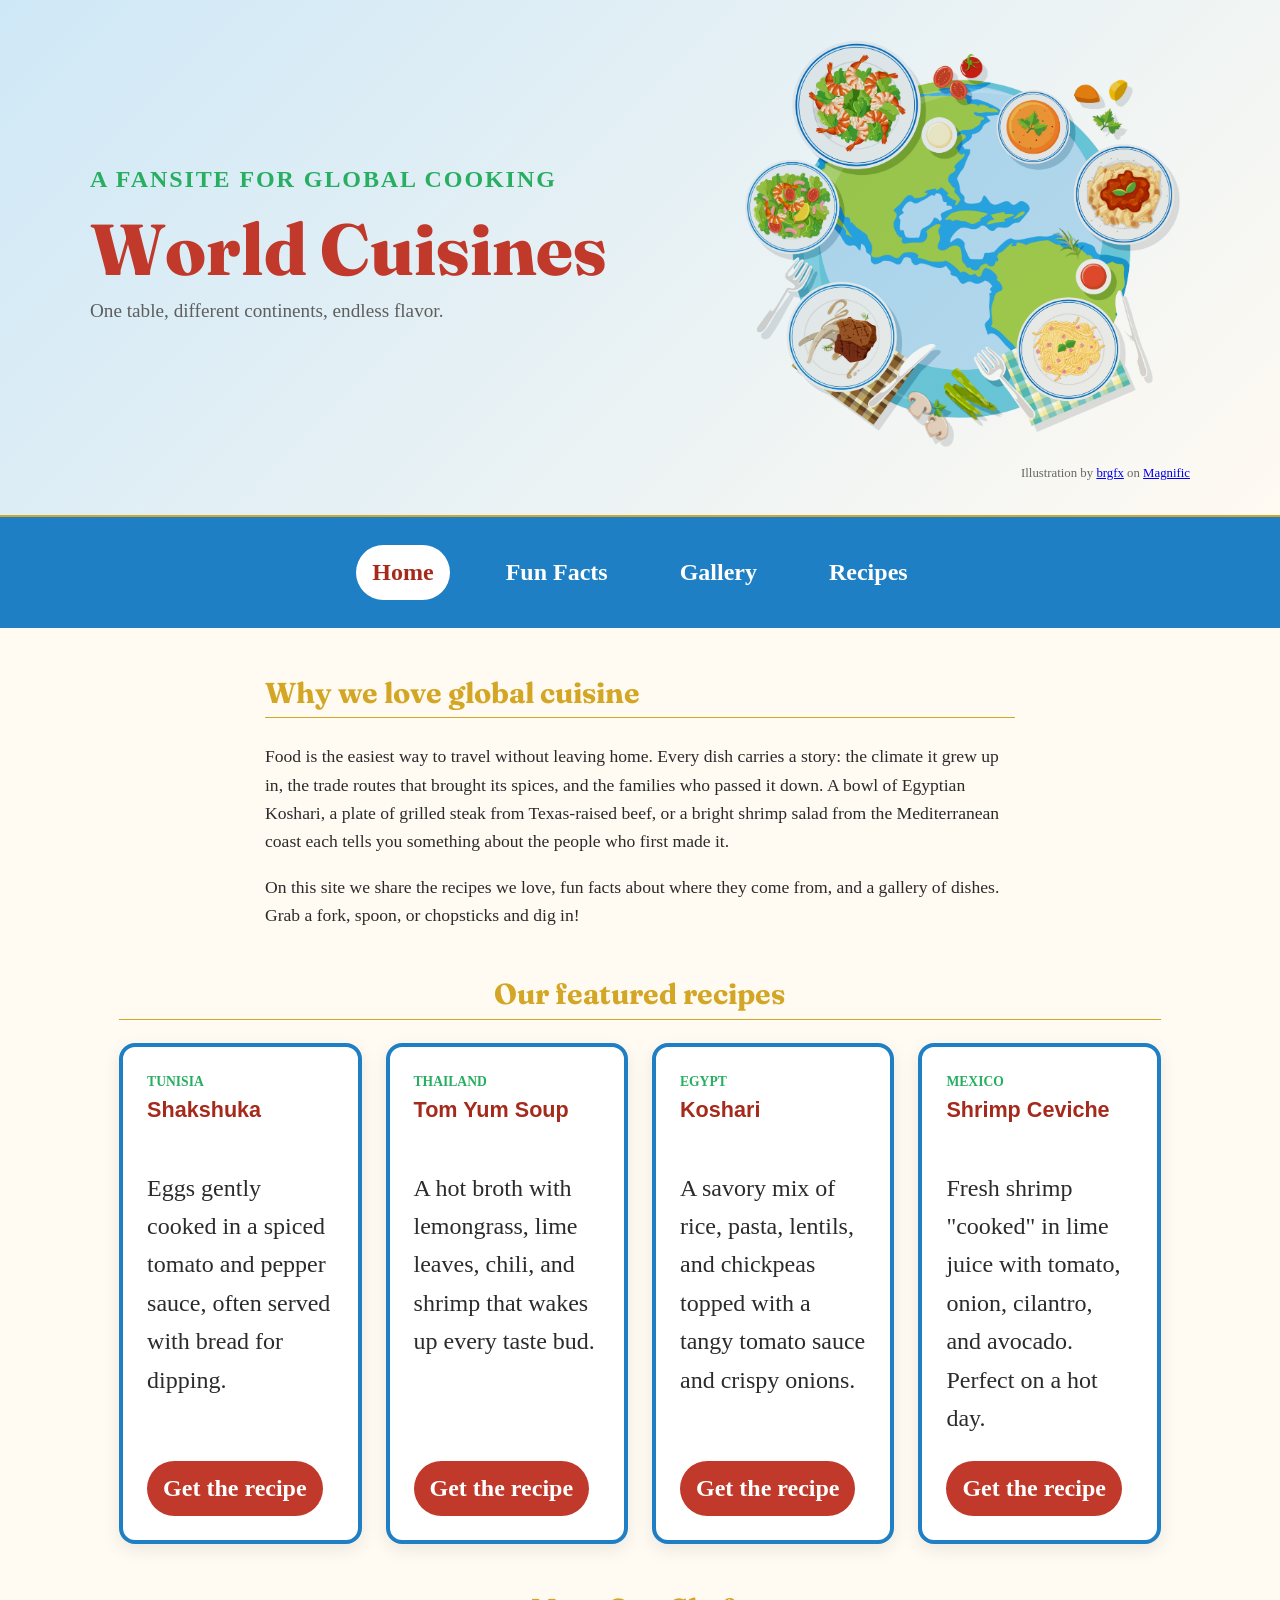
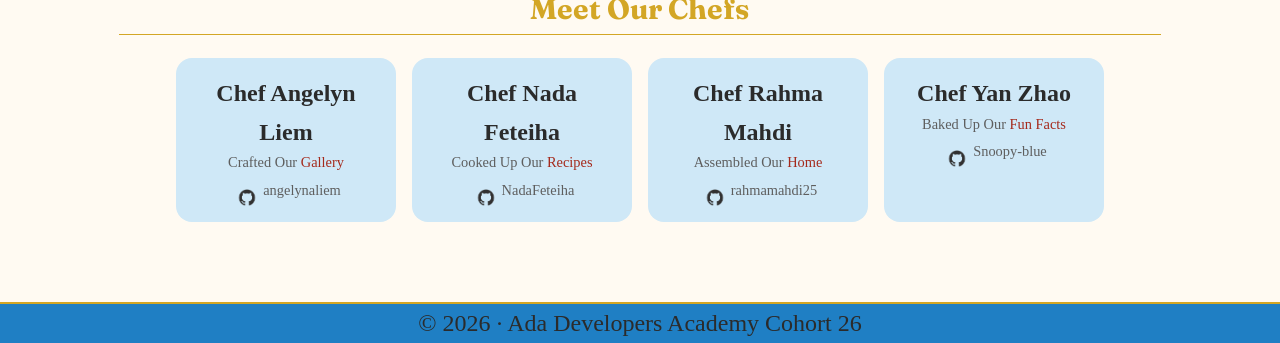
==== commit a989eb74: "feat: Add hero image credit and refine header animation" ====
--- a/index.html
+++ b/index.html
@@ -1,56 +1,152 @@
 <!DOCTYPE html>
 <html lang="en">
-<head>
-  <meta charset="UTF-8">
-  <meta http-equiv="X-UA-Compatible" content="IE=edge">
-  <meta name="viewport" content="width=device-width, initial-scale=1.0">
-  <link href="./assets/css/style.css" rel="stylesheet">
-  <link href="./assets/css/homepage.css" rel="stylesheet">
-  <link rel="icon" type="image/x-icon" href="./favicon.ico">
-  <title>Twilight Sparkle Fansite</title>
-</head>
-<body>
-  
-<header id="main-header">
-  <h1>
-    <img src="./assets/img/logo.png" id="logo" alt="Twilight Sparkle logo">
-    Twilight Sparkle
-    <small>An Adie Fansite</small>
-  </h1>
-  <nav>
-    <ul>
-      <li class="active"><strong>Home</strong></li>
-      <li><a href="./pages/facts.html">Facts</a></li>
-      <li><a href="./pages/gallery.html">Gallery</a></li>
-      <li><a href="./pages/products.html">Merch</a></li>
-    </ul>
-  </nav>
-</header>
-
-  <main>
-    <header>
-      <h1>Welcome to our Twilight fansite!</h1>
-      <h2><s>(no, not the book series)</s></h2>
+  <head>
+    <meta charset="UTF-8">
+    <meta http-equiv="X-UA-Compatible" content="IE=edge">
+    <meta name="viewport" content="width=device-width, initial-scale=1.0">
+    <meta name="description" content="A fansite celebrating dishes and food traditions from around the world.">
+    <meta name="author" content="Angelyn Liem, Nada Feteiha, Rahma Mahdi, Yan Zhao">
+    <link rel="preconnect" href="https://fonts.googleapis.com">
+    <link rel="preconnect" href="https://fonts.gstatic.com" crossorigin>
+    <link href="https://fonts.googleapis.com/css2?family=Fraunces:opsz,wght@9..144,600;9..144,800&family=Poppins:wght@400;600&display=swap" rel="stylesheet">
+    <link href="stylesheets/style.css" rel="stylesheet">
+    <link href="stylesheets/index.css" rel="stylesheet">
+    <title>World Cuisines Fansite</title>
+  </head>
+  <body>
+    <header class="site-header">
+      <div class="header-inner">
+        <div class="titles">
+          <p class="small-title">A fansite for global cooking</p>
+          <h1 class="bounce-title" aria-label="World Cuisines">
+            <span class="bounce-word" aria-hidden="true">
+              <span style="--i: 0">W</span>
+              <span style="--i: 1">o</span>
+              <span style="--i: 2">r</span>
+              <span style="--i: 3">l</span>
+              <span style="--i: 4">d</span>
+            </span>
+            <span class="bounce-word" aria-hidden="true">
+              <span style="--i: 5">C</span>
+              <span style="--i: 6">u</span>
+              <span style="--i: 7">i</span>
+              <span style="--i: 8">s</span>
+              <span style="--i: 9">i</span>
+              <span style="--i: 10">n</span>
+              <span style="--i: 11">e</span>
+              <span style="--i: 12">s</span>
+            </span>
+          </h1>
+          <p class="tagline">One table, different continents, endless flavor.</p>
+        </div>
+        <img src="images/world-cuisine.jpg" alt="Illustrated globe surrounded by plates of shrimp salad, soup, pasta, steak, and spaghetti" class="hero-image">
+      </div>
+      <p class="image-credit"> Illustration by <a href="https://www.magnific.com/free-vector/world-food-day-logo-concept_32478983.htm" target="_blank" rel="noopener noreferrer">brgfx</a> on <a href="https://www.magnific.com" target="_blank" rel="noopener noreferrer">Magnific</a>
+      </p>
     </header>
-    <aside id="golden-oak-library">
-      <img src="./assets/img/golden-oak-library-art-by-zigemu.png" title="Golden Oak Library, art by zigemu">
-    </aside>
-    <section>
-      <p>Twilight Sparkle is the protagonist in the show <em>My Little Pony: Friendship is Magic</em>. She's a studious and compassionate pony.</p>
-      <p>As a child, Twilight attended the School for Gifted Unicorns, where she struggle for a time with magic. She persevered through her studies, and her talents were noticed by Princess Celestia, who took her in as an apprentice.</p>
-      <p>Celestia grew concerned that Twilight was stuck in the books to the point that it was affecting her social life. She decided to send her student away to a small town named Ponyville to become the new librarian, in hopes that she'd make some friends.</p>
-
-      <p>The show follows Twilight and her five closest friends as they face numerous adventures throughout Equestria. Relying on one another, they soon realize that their individual strengths not only complement one another but coincide with the Elements of Harmony, relics which represent the six core pillars of a stable world.</p>
-      <p>As she learns and grows, she eventually transforms into an Alicorn as a result of the enlightenment she experiences from the lessons learned with her friends.</p>
-      <p>Celestia gives Twilight a more central role in the royal house and state affairs as she gets older and begins exemplifying true leadership.</p>
-    </section>
-  </main>
-  <footer>
-    <p><small>A fansite by Youn Lei, Tay Blye, Cady Merkle, and Kage Edwards</small></p>
-    <p><small>This is a fan project and is in no way whatsoever affiliated with My Little Pony or its creators.<br>
-All rights for My Little Pony are reserved to its creators, not us.</small></p>
-    <!-- Artist credit for corner chibi art: https://www.deviantart.com/itskittyrosie -->
-    <img src="./assets/img/corner-peek.png" id="corner-peek" alt="chibi corner from pony">
-  </footer>
-</body>
+    <nav class="site-nav" aria-label="Main navigation">
+      <ul>
+        <li>
+          <a href="index.html" aria-current="page">Home</a>
+        </li>
+        <li>
+          <a href="pages/facts.html">Fun Facts</a>
+        </li>
+        <li>
+          <a href="pages/gallery.html">Gallery</a>
+        </li>
+        <li>
+          <a href="pages/recipes.html">Recipes</a>
+        </li>
+      </ul>
+    </nav>
+    <main>
+      <section class="intro" aria-labelledby="intro-heading">
+        <h2 id="intro-heading">Why we love global cuisine</h2>
+        <p> Food is the easiest way to travel without leaving home. Every dish carries a story: the climate it grew up in, the trade routes that brought its spices, and the families who passed it down. A bowl of Egyptian Koshari, a plate of grilled steak from Texas-raised beef, or a bright shrimp salad from the Mediterranean coast each tells you something about the people who first made it. </p>
+        <p> On this site we share the recipes we love, fun facts about where they come from, and a gallery of dishes. Grab a fork, spoon, or chopsticks and dig in! </p>
+      </section>
+      <section class="featured" aria-labelledby="featured-heading">
+        <h2 id="featured-heading">Our featured recipes</h2>
+        <ul class="recipe-grid">
+          <li>
+            <article class="recipe-card">
+              <p class="region">Tunisia</p>
+              <h3>Shakshuka</h3>
+              <p> Eggs gently cooked in a spiced tomato and pepper sauce, often served with bread for dipping. </p>
+              <a href="pages/recipes.html#shakshuka">Get the recipe</a>
+            </article>
+          </li>
+          <li>
+            <article class="recipe-card">
+              <p class="region">Thailand</p>
+              <h3>Tom Yum Soup</h3>
+              <p> A hot broth with lemongrass, lime leaves, chili, and shrimp that wakes up every taste bud. </p>
+              <a href="pages/recipes.html#tom-yum">Get the recipe</a>
+            </article>
+          </li>
+          <li>
+            <article class="recipe-card">
+              <p class="region">Egypt</p>
+              <h3>Koshari</h3>
+              <p> A savory mix of rice, pasta, lentils, and chickpeas topped with a tangy tomato sauce and crispy onions. </p>
+              <a href="pages/recipes.html#koshari">Get the recipe</a>
+            </article>
+          </li>
+          <li>
+            <article class="recipe-card">
+              <p class="region">Mexico</p>
+              <h3>Shrimp Ceviche</h3>
+              <p> Fresh shrimp "cooked" in lime juice with tomato, onion, cilantro, and avocado. Perfect on a hot day. </p>
+              <a href="pages/recipes.html#ceviche">Get the recipe</a>
+            </article>
+          </li>
+        </ul>
+      </section>
+      <section class="team" aria-labelledby="team-heading">
+        <h2 id="team-heading">Meet Our Chefs</h2>
+        <ul class="team-list">
+          <li>
+            <strong>Chef Angelyn Liem</strong>
+            <span> Crafted Our <a href="pages/gallery.html">Gallery</a>
+            </span>
+            <a class="github-link" href="https://github.com/angelynaliem" target="_blank" rel="noopener noreferrer" aria-label="Angelyn Liem's GitHub profile">
+              <img src="images/github-icon.png" alt="">
+              <span>angelynaliem</span>
+            </a>
+          </li>
+          <li>
+            <strong>Chef Nada Feteiha</strong>
+            <span> Cooked Up Our <a href="pages/recipes.html">Recipes</a>
+            </span>
+            <a class="github-link" href="https://github.com/NadaFeteiha" target="_blank" rel="noopener noreferrer" aria-label="Nada Feteiha's GitHub profile">
+              <img src="images/github-icon.png" alt="">
+              <span>NadaFeteiha</span>
+            </a>
+          </li>
+          <li>
+            <strong>Chef Rahma Mahdi</strong>
+            <span> Assembled Our <a href="index.html">Home</a>
+            </span>
+            <a class="github-link" href="https://github.com/rahmamahdi25" target="_blank" rel="noopener noreferrer" aria-label="Rahma Mahdi's GitHub profile">
+              <img src="images/github-icon.png" alt="">
+              <span>rahmamahdi25</span>
+            </a>
+          </li>
+          <li>
+            <strong>Chef Yan Zhao</strong>
+            <span> Baked Up Our <a href="pages/facts.html">Fun Facts</a>
+            </span>
+            <a class="github-link" href="https://github.com/Snoopy-blue" target="_blank" rel="noopener noreferrer" aria-label="Yan Zhao's GitHub profile">
+              <img src="images/github-icon.png" alt="">
+              <span>Snoopy-blue</span>
+            </a>
+          </li>
+        </ul>
+      </section>
+    </main>
+    <footer class="site-footer">
+      <p>&copy; 2026 &middot; Ada Developers Academy Cohort 26</p>
+    </footer>
+  </body>
 </html>
--- a/stylesheets/style.css
+++ b/stylesheets/style.css
@@ -0,0 +1,85 @@
+@import url("https://fonts.googleapis.com/css2?family=Metal+Mania&display=swap");
+@import url("https://fonts.googleapis.com/css2?family=Grenze+Gotisch&display=swap");
+
+
+.website-title {
+    font-family: "Metal Mania", system-ui;
+    font-weight: 400;
+    font-style: normal;
+    text-align: center;
+    text-shadow: 2px 2px 6px #D4AF37;
+}
+
+body {
+    font-family: "Grenze Gotisch", serif;
+    background-color: #1E1233;
+    color: #F4E9D8;
+    font-size: 1.5rem;
+
+    min-height: 100vh;
+    display: flex;
+    flex-direction: column;
+    margin: 0;
+}
+
+main {
+    flex: 1;
+
+    max-width: 800px;
+    margin: 0 auto;
+    padding: 0 1em;
+}
+
+main h2 {
+    color: #D3A625;
+    border-bottom: 1px solid #D3A625;
+    padding-bottom: 0.25em;
+}
+
+nav {
+    margin-bottom: 1rem;
+}
+
+nav li {
+    display: inline;
+    margin: 16px;
+}
+
+nav ul {
+    margin: 0;
+    padding: 0;
+    text-align: center;
+}
+
+nav a {
+    color: #F4E9D8;
+    display: inline-block;
+    transition: transform 0.2s ease;
+}
+
+nav a:hover {
+    color: #D3A625;
+    transform: scale(1.2);
+}
+
+nav a[aria-current="page"] {
+    color: #D3A625;
+}
+
+a {
+    text-decoration: none;
+}
+
+header {
+    border-bottom: 2px solid #D3A625;
+} 
+
+header,
+footer {
+    background-color: #3B2460;
+    text-align: center;
+}
+
+footer{
+    border-top: 2px solid #D3A625;
+}
--- a/stylesheets/index.css
+++ b/stylesheets/index.css
@@ -0,0 +1,328 @@
+/* ---------- Global box sizing ---------- */
+
+*,
+*::before,
+*::after {
+  box-sizing: border-box;
+}
+
+/* ---------- Body and typography ---------- */
+
+body {
+  margin: 0;
+  background-color: #fffaf2;
+  color: #2b2b2b;
+  font-family: 'Comic Sans MS', "Times New Roman", serif;
+  line-height: 1.6;
+}
+
+h1,
+h2,
+h3 {
+  font-family: "Fraunces", Georgia, serif;
+  line-height: 1.2;
+  margin-top: 0;
+}
+
+h2 {
+  color: #1f7fc4;
+  font-size: 1.8rem;
+}
+
+/* ---------- Images and links ---------- */
+
+img {
+  max-width: 100%;
+  height: auto;
+}
+
+a {
+  color: #a52a1c;
+}
+
+a:hover,
+a:focus {
+  color: #a52a1c;
+}
+
+/* ---------- Header ---------- */
+
+/* Wave 2 - Override: light blue gradient header, left-aligned */
+
+.site-header {
+  text-align: left;
+  padding: 2rem 1rem;
+  background: linear-gradient(135deg, #cfe8f7, #fffaf2);
+}
+
+/* Wave 2 - Override: bigger title on the home page */
+
+.site-header h1 {
+  color: #c0392b;
+  font-size: clamp(2.6rem, 7vw, 4.5rem);
+  font-weight: 800;
+  margin-bottom: 0.25rem;
+}
+
+/* Wave 3 - Header (flexbox): titles and hero image side by side */
+
+.header-inner {
+  display: flex;
+  flex-wrap: wrap;
+  align-items: center;
+  justify-content: center;
+  gap: 3rem;
+  max-width: 1100px;
+  margin: 0 auto;
+}
+
+.titles {
+  flex: 1 1 280px;
+}
+
+.small-title {
+  margin: 0 0 0.5rem;
+  color: #27ae60;
+  font-weight: 600;
+  letter-spacing: 0.08em;
+  text-transform: uppercase;
+}
+
+.tagline {
+  margin: 0;
+  color: #5e5e5e;
+  font-size: 1.2rem;
+}
+
+.hero-image {
+  flex: 1 1 280px;
+  min-width: 0;
+  width: 100%;
+  max-width: 460px;
+  mix-blend-mode: multiply; /* lets the image's white background blend into the header */
+}
+
+/* ---------- Wave 3 - Bouncing title animation ---------- */
+
+.bounce-title .bounce-word {
+  display: inline-flex;
+  white-space: nowrap;
+}
+
+.bounce-title .bounce-word span {
+  display: inline-block;
+  animation: bounce 2.3s ease-in-out 1;
+  animation-delay: calc(var(--i) * 0.12s);
+}
+
+@keyframes bounce {
+  0%, 50%, 100% {
+    transform: translateY(0);
+    opacity: 1;
+  }
+
+  25% {
+    transform: translateY(-0.15em);
+    opacity: 0.5;
+  }
+}
+
+/* Turn the animation off for visitors who prefer reduced motion */
+
+@media (prefers-reduced-motion: reduce) {
+  .bounce-title .bounce-word span {
+    animation: none;
+  }
+}
+
+/* ---------- Wave 3 - Navigation (flexbox) ---------- */
+
+.site-nav {
+  background-color: #1f7fc4;
+}
+
+.site-nav ul {
+  display: flex;
+  flex-wrap: wrap;
+  justify-content: center;
+  gap: 0.5rem;
+  list-style: none;
+  margin: 0;
+  padding: 0.75rem 1rem;
+}
+
+.site-nav a {
+  display: block;
+  padding: 0.5rem 1rem;
+  border-radius: 999px;
+  color: #ffffff;
+  font-weight: 600;
+  text-decoration: none;
+}
+
+.site-nav a:hover,
+.site-nav a:focus,
+.site-nav a[aria-current="page"] {
+  padding: 0.5rem 1rem;
+  border-radius: 999px;
+  background-color: #ffffff;
+  color: #a52a1c;
+}
+
+/* ---------- Main ---------- */
+
+main {
+  max-width: 1100px;
+  margin: 0 auto;
+  padding: 2rem 1rem;
+}
+
+main section {
+  margin-bottom: 3rem;
+}
+
+/* ---------- Intro ---------- */
+
+.intro {
+  max-width: 750px;
+  margin-left: auto;
+  margin-right: auto;
+  font-size: 1.1rem;
+}
+
+.featured h2,
+.team h2 {
+  text-align: center;
+}
+
+/* ---------- Wave 3 - Recipe cards (grid) ---------- */
+
+.recipe-grid {
+  display: grid;
+  grid-template-columns: repeat(auto-fit, minmax(230px, 1fr));
+  gap: 1.5rem;
+  list-style: none;
+  margin: 0;
+  padding: 0;
+}
+
+/* Wave 3: Flexbox inside each grid item */
+
+.recipe-card {
+  height: 100%;
+  display: flex;
+  flex-direction: column;
+  padding: 1.5rem;
+  background-color: #ffffff;
+  border: 4px solid #1f7fc4;
+  border-radius: 16px;
+  box-shadow: 0 6px 18px rgba(0, 0, 0, 0.08);
+}
+
+.recipe-card .region {
+  margin: 0 0 0.25rem;
+  color: #27ae60;
+  font-size: 0.85rem;
+  font-weight: 600;
+  text-transform: uppercase;
+}
+
+.recipe-card h3 {
+  color: #a52a1c;
+  font-size: 1.35rem;
+  font-family: Comic Sans MS, cursive, sans-serif;
+}
+
+.recipe-card a {
+  margin-top: auto;
+  align-self: flex-start;
+  padding: 0.5rem 1rem;
+  border-radius: 999px;
+  background-color: #c0392b;
+  color: #ffffff;
+  font-weight: 600;
+  text-decoration: none;
+}
+
+.recipe-card a:hover,
+.recipe-card a:focus {
+  background-color: #a52a1c;
+  color: #ffffff;
+}
+
+/* ---------- Wave 3 - Our Team (flexbox) ---------- */
+
+.team-list {
+  display: flex;
+  flex-wrap: wrap;
+  justify-content: center;
+  gap: 1rem;
+  list-style: none;
+  margin: 0;
+  padding: 0;
+}
+
+.team-list li {
+  flex: 0 1 220px;
+  display: flex;
+  flex-direction: column;
+  padding: 1rem;
+  border-radius: 16px;
+  background-color: #cfe8f7;
+  text-align: center;
+}
+
+.team-list span {
+  color: #5e5e5e;
+  font-size: 0.9rem;
+}
+
+.github-link {
+  display: inline-flex;
+  align-items: center;
+  justify-content: center;
+  gap: 0;
+  margin-left: auto;
+  margin-right: auto;
+}
+
+.github-link img {
+  width: 32px;
+  height: 32px;
+  object-fit: contain;
+  position: relative;
+  top: 7px;
+}
+
+/* ---------- Footer ---------- */
+
+.site-footer {
+    background: #1f7fc4;
+    background-size:
+        cover,
+        350px auto;
+}
+
+.site-footer p {
+  margin: 0;
+}
+
+/* Image attribution: same style as the gallery credits, aligned right */
+.image-credit {
+  max-width: 1100px;
+  margin: 0.5rem auto 0;
+  font-size: 0.8rem;
+  color: #666666;
+  text-align: right;
+}
+
+.image-credit a {
+  color: inherit;
+  text-decoration: underline;
+  color: #0000ee;
+
+}
+
+.image-credit a:hover {
+  color: #000000;
+}
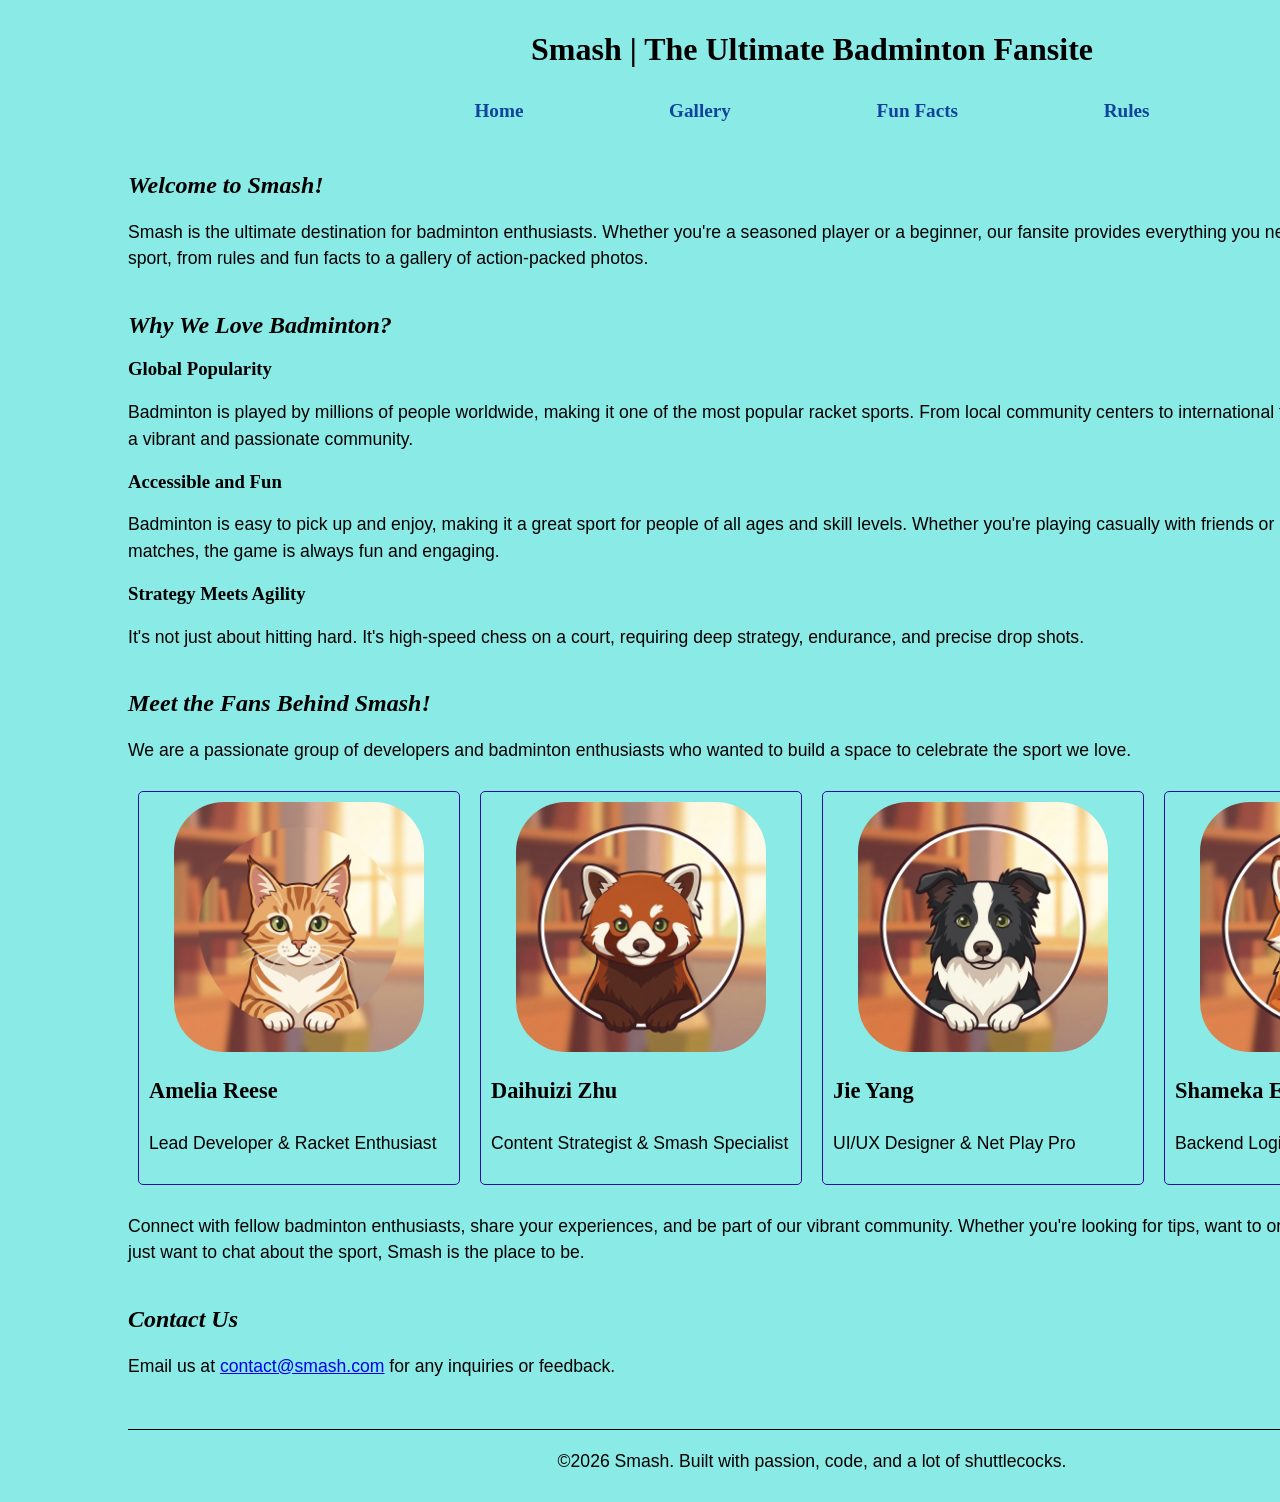
==== commit 67a203b5: "Merge 4a36d68396b90eef4dd7e32974340563a7d02564 into 8ce90a0b8abea8af246ef5d9550e41511d3e3b7d" ====
--- a/index.html
+++ b/index.html
@@ -1,152 +1,93 @@
-<!DOCTYPE html>
+<!doctype html>
 <html lang="en">
   <head>
-    <meta charset="UTF-8">
-    <meta http-equiv="X-UA-Compatible" content="IE=edge">
-    <meta name="viewport" content="width=device-width, initial-scale=1.0">
-    <meta name="description" content="A fansite celebrating dishes and food traditions from around the world.">
-    <meta name="author" content="Angelyn Liem, Nada Feteiha, Rahma Mahdi, Yan Zhao">
-    <link rel="preconnect" href="https://fonts.googleapis.com">
-    <link rel="preconnect" href="https://fonts.gstatic.com" crossorigin>
-    <link href="https://fonts.googleapis.com/css2?family=Fraunces:opsz,wght@9..144,600;9..144,800&family=Poppins:wght@400;600&display=swap" rel="stylesheet">
-    <link href="stylesheets/style.css" rel="stylesheet">
-    <link href="stylesheets/index.css" rel="stylesheet">
-    <title>World Cuisines Fansite</title>
+    <meta charset="UTF-8" />
+    <meta http-equiv="X-UA-Compatible" content="IE=edge" />
+    <meta name="viewport" content="width=device-width, initial-scale=1.0" />
+    <title>Smash | The Ultimate Badminton Fansite</title>
+    <link rel="stylesheet" href="styles/styles.css" />
+    <link rel="stylesheet" href="styles/index.css" />
   </head>
-  <body>
-    <header class="site-header">
-      <div class="header-inner">
-        <div class="titles">
-          <p class="small-title">A fansite for global cooking</p>
-          <h1 class="bounce-title" aria-label="World Cuisines">
-            <span class="bounce-word" aria-hidden="true">
-              <span style="--i: 0">W</span>
-              <span style="--i: 1">o</span>
-              <span style="--i: 2">r</span>
-              <span style="--i: 3">l</span>
-              <span style="--i: 4">d</span>
-            </span>
-            <span class="bounce-word" aria-hidden="true">
-              <span style="--i: 5">C</span>
-              <span style="--i: 6">u</span>
-              <span style="--i: 7">i</span>
-              <span style="--i: 8">s</span>
-              <span style="--i: 9">i</span>
-              <span style="--i: 10">n</span>
-              <span style="--i: 11">e</span>
-              <span style="--i: 12">s</span>
-            </span>
-          </h1>
-          <p class="tagline">One table, different continents, endless flavor.</p>
-        </div>
-        <img src="images/world-cuisine.jpg" alt="Illustrated globe surrounded by plates of shrimp salad, soup, pasta, steak, and spaghetti" class="hero-image">
-      </div>
-      <p class="image-credit"> Illustration by <a href="https://www.magnific.com/free-vector/world-food-day-logo-concept_32478983.htm" target="_blank" rel="noopener noreferrer">brgfx</a> on <a href="https://www.magnific.com" target="_blank" rel="noopener noreferrer">Magnific</a>
-      </p>
+
+  <body class="container">
+    <header class="header">
+      <h1>Smash | The Ultimate Badminton Fansite</h1>
     </header>
-    <nav class="site-nav" aria-label="Main navigation">
+
+    <nav class="nav">
       <ul>
-        <li>
-          <a href="index.html" aria-current="page">Home</a>
-        </li>
-        <li>
-          <a href="pages/facts.html">Fun Facts</a>
-        </li>
-        <li>
-          <a href="pages/gallery.html">Gallery</a>
-        </li>
-        <li>
-          <a href="pages/recipes.html">Recipes</a>
-        </li>
+        <li><a href="index.html">Home</a></li>
+        <li><a href="pages/gallery.html">Gallery</a></li>
+        <li><a href="pages/facts.html">Fun Facts</a></li>
+        <li><a href="pages/rules.html">Rules</a></li>
       </ul>
     </nav>
-    <main>
-      <section class="intro" aria-labelledby="intro-heading">
-        <h2 id="intro-heading">Why we love global cuisine</h2>
-        <p> Food is the easiest way to travel without leaving home. Every dish carries a story: the climate it grew up in, the trade routes that brought its spices, and the families who passed it down. A bowl of Egyptian Koshari, a plate of grilled steak from Texas-raised beef, or a bright shrimp salad from the Mediterranean coast each tells you something about the people who first made it. </p>
-        <p> On this site we share the recipes we love, fun facts about where they come from, and a gallery of dishes. Grab a fork, spoon, or chopsticks and dig in! </p>
+
+
+    <main class="main">
+      <section class="welcome-section">
+        <h2>Welcome to Smash!</h2>
+        <p>
+          Smash is the ultimate destination for badminton enthusiasts. Whether you're a seasoned player or a beginner, our fansite provides everything you need to know about the sport, from rules and fun facts to a gallery of action-packed photos.
+        </p>
       </section>
-      <section class="featured" aria-labelledby="featured-heading">
-        <h2 id="featured-heading">Our featured recipes</h2>
-        <ul class="recipe-grid">
-          <li>
-            <article class="recipe-card">
-              <p class="region">Tunisia</p>
-              <h3>Shakshuka</h3>
-              <p> Eggs gently cooked in a spiced tomato and pepper sauce, often served with bread for dipping. </p>
-              <a href="pages/recipes.html#shakshuka">Get the recipe</a>
-            </article>
-          </li>
-          <li>
-            <article class="recipe-card">
-              <p class="region">Thailand</p>
-              <h3>Tom Yum Soup</h3>
-              <p> A hot broth with lemongrass, lime leaves, chili, and shrimp that wakes up every taste bud. </p>
-              <a href="pages/recipes.html#tom-yum">Get the recipe</a>
-            </article>
-          </li>
-          <li>
-            <article class="recipe-card">
-              <p class="region">Egypt</p>
-              <h3>Koshari</h3>
-              <p> A savory mix of rice, pasta, lentils, and chickpeas topped with a tangy tomato sauce and crispy onions. </p>
-              <a href="pages/recipes.html#koshari">Get the recipe</a>
-            </article>
-          </li>
-          <li>
-            <article class="recipe-card">
-              <p class="region">Mexico</p>
-              <h3>Shrimp Ceviche</h3>
-              <p> Fresh shrimp "cooked" in lime juice with tomato, onion, cilantro, and avocado. Perfect on a hot day. </p>
-              <a href="pages/recipes.html#ceviche">Get the recipe</a>
-            </article>
-          </li>
+
+      <section class="why-we-love-section">
+        <h2>Why We Love Badminton?</h2>
+          <article>
+            <h3>Global Popularity</h3>
+            <p>
+              Badminton is played by millions of people worldwide, making it one of the most popular racket sports. From local community centers to international tournaments, the sport has a vibrant and passionate community.
+            </p>
+          </article>
+          <article>
+            <h3>Accessible and Fun</h3>
+            <p>
+              Badminton is easy to pick up and enjoy, making it a great sport for people of all ages and skill levels. Whether you're playing casually with friends or competing in organized matches, the game is always fun and engaging.
+            </p>
+          </article>
+          <article>
+            <h3>Strategy Meets Agility</h3>
+            <p>
+              It's not just about hitting hard. It's high-speed chess on a court, requiring deep strategy, endurance, and precise drop shots.
+            </p>
+          </article>
+      </section>
+
+      <section class="fans-section">
+        <h2>Meet the Fans Behind Smash!</h2>
+        <p>
+          We are a passionate group of developers and badminton enthusiasts who wanted to build a space to celebrate the sport we love.
+        </p>
+        <ul class="fans-list">
+          <li><img src="images/fan_1.jpeg" alt="Amelia Reese">
+            <p class="fan-name">Amelia Reese</p>
+            <p>Lead Developer & Racket Enthusiast</p></li>
+          <li><img src="images/fan_2.jpeg" alt="Daihuizi Zhu">
+            <p class="fan-name">Daihuizi Zhu</p>
+            <p>Content Strategist & Smash Specialist</p></li>
+          <li><img src="images/fan_3.jpeg" alt="Jie Yang">
+            <p class="fan-name">Jie Yang</p>
+            <p>UI/UX Designer & Net Play Pro</p></li>
+          <li><img src="images/fan_4.jpeg" alt="Shameka Edwards">
+            <p class="fan-name">Shameka Edwards</p>
+            <p>Backend Logic & Tournament Guru</p></li>
         </ul>
+        <p>
+          Connect with fellow badminton enthusiasts, share your experiences, and be part of our vibrant community. Whether you're looking for tips, want to organize local matches, or just want to chat about the sport, Smash is the place to be.
+        </p>
       </section>
-      <section class="team" aria-labelledby="team-heading">
-        <h2 id="team-heading">Meet Our Chefs</h2>
-        <ul class="team-list">
-          <li>
-            <strong>Chef Angelyn Liem</strong>
-            <span> Crafted Our <a href="pages/gallery.html">Gallery</a>
-            </span>
-            <a class="github-link" href="https://github.com/angelynaliem" target="_blank" rel="noopener noreferrer" aria-label="Angelyn Liem's GitHub profile">
-              <img src="images/github-icon.png" alt="">
-              <span>angelynaliem</span>
-            </a>
-          </li>
-          <li>
-            <strong>Chef Nada Feteiha</strong>
-            <span> Cooked Up Our <a href="pages/recipes.html">Recipes</a>
-            </span>
-            <a class="github-link" href="https://github.com/NadaFeteiha" target="_blank" rel="noopener noreferrer" aria-label="Nada Feteiha's GitHub profile">
-              <img src="images/github-icon.png" alt="">
-              <span>NadaFeteiha</span>
-            </a>
-          </li>
-          <li>
-            <strong>Chef Rahma Mahdi</strong>
-            <span> Assembled Our <a href="index.html">Home</a>
-            </span>
-            <a class="github-link" href="https://github.com/rahmamahdi25" target="_blank" rel="noopener noreferrer" aria-label="Rahma Mahdi's GitHub profile">
-              <img src="images/github-icon.png" alt="">
-              <span>rahmamahdi25</span>
-            </a>
-          </li>
-          <li>
-            <strong>Chef Yan Zhao</strong>
-            <span> Baked Up Our <a href="pages/facts.html">Fun Facts</a>
-            </span>
-            <a class="github-link" href="https://github.com/Snoopy-blue" target="_blank" rel="noopener noreferrer" aria-label="Yan Zhao's GitHub profile">
-              <img src="images/github-icon.png" alt="">
-              <span>Snoopy-blue</span>
-            </a>
-          </li>
-        </ul>
+      
+      <section class="contact-section">
+        <h2>Contact Us</h2>
+        <p>
+          Email us at <a href="mailto:contact@smash.com">contact@smash.com</a> for any inquiries or feedback.
+        </p>
       </section>
     </main>
-    <footer class="site-footer">
-      <p>&copy; 2026 &middot; Ada Developers Academy Cohort 26</p>
+
+    <footer class="footer">
+      <p>&copy;2026 Smash. Built with passion, code, and a lot of shuttlecocks.</p>
     </footer>
   </body>
-</html>+</html>
--- a/styles/styles.css
+++ b/styles/styles.css
@@ -0,0 +1,27 @@
+.nav-list li {
+    display: inline;
+    list-style: none;
+    padding: 20px;
+    font-size: 20px;
+}
+
+nav {
+    text-align: center;
+}
+
+html {
+    background-color: #8aeae6;
+}
+
+body {
+    margin: 30px;
+}
+
+header h1 {
+    text-align: center;
+}
+
+footer {
+    text-align: center;
+    border-top: 1px solid #000;
+}
--- a/styles/index.css
+++ b/styles/index.css
@@ -0,0 +1,92 @@
+.container {
+    display: grid;
+    grid-template-areas:
+        'header'
+        'nav'
+        'main'
+        'footer';
+    padding: 10px;
+    gap: 10px;  
+    width: 80%;
+    margin: 0 auto;
+}
+
+.header {grid-area: header;}
+.nav {grid-area: nav;}
+.main {grid-area: main;}
+.footer {grid-area: footer;}
+
+.nav ul{
+    display:flex;
+    flex-flow: row nowrap;
+    justify-content: space-around;
+    align-items: center;
+    width: 60%;
+    margin: 0 auto;
+    padding: 0;
+}
+
+.nav a {
+    text-decoration: none;
+    color: #11439a;
+    font-weight: bold;
+    font-size: 1.2rem;
+}
+
+li {
+    list-style-type: none;
+}
+
+li a:hover {
+    color: #2d3748;
+    text-decoration: none;
+}
+
+.welcome-section,
+.why-we-love-section,
+.fans-section,
+.contact-section {
+    margin: 40px 0;
+}
+
+h2 {
+    font-style: italic;
+}
+
+p {
+    font-family: sans-serif;
+    line-height: 1.5;
+    font-size: 1.1rem;
+}
+
+.fan-name {
+    font-family: fantasy;
+    font-weight: bold;
+    font-size: 1.4rem;
+}
+
+
+
+.fans-list {
+    display: flex;
+    flex-direction: row;
+    justify-content: space-around;
+    gap: 20px;
+    padding: 10px;
+    margin: 0;
+}
+
+.fans-list li {
+    border: 1px solid #350c9c;
+    padding: 10px;
+    border-radius: 5px;
+    width: 300px;
+}
+
+.fans-list img {
+    border-radius: 20%;
+    display: block;
+    margin: 0 auto;
+    width: 250px;
+    height: 250px;
+}
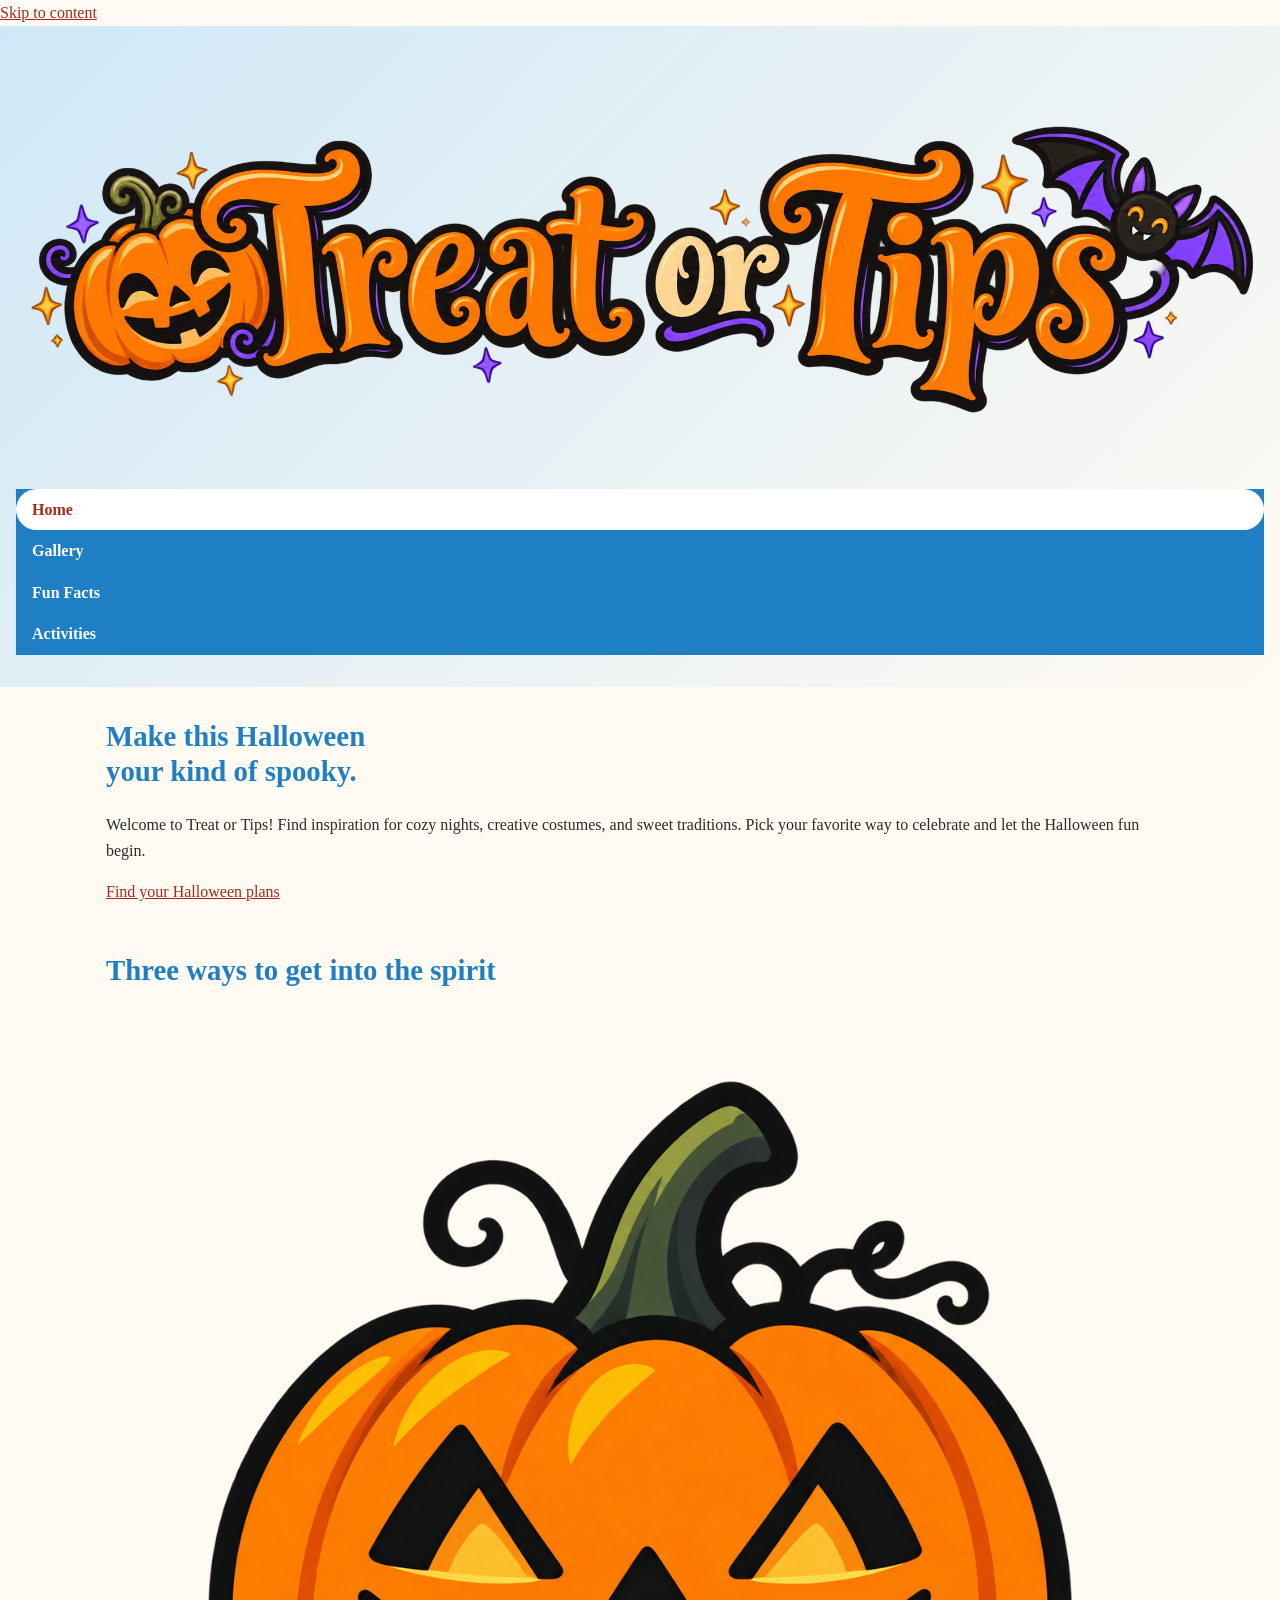
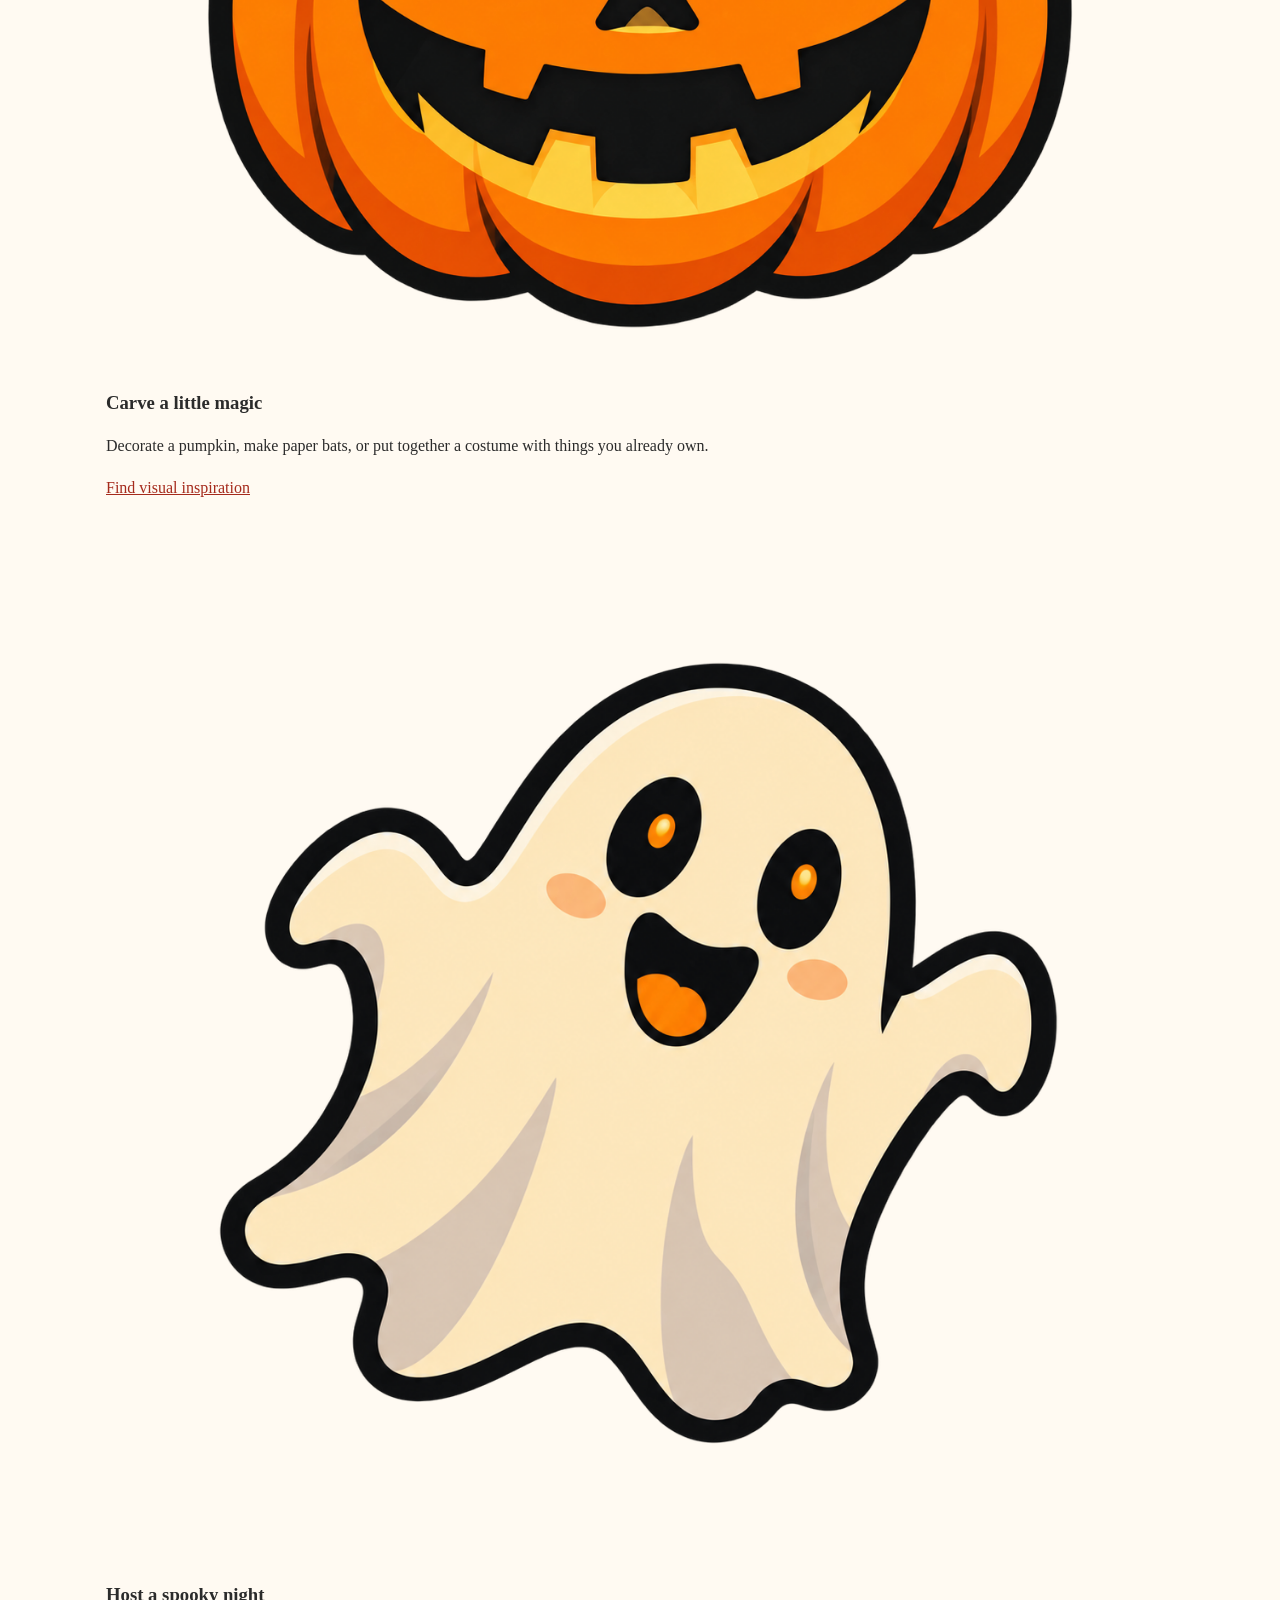
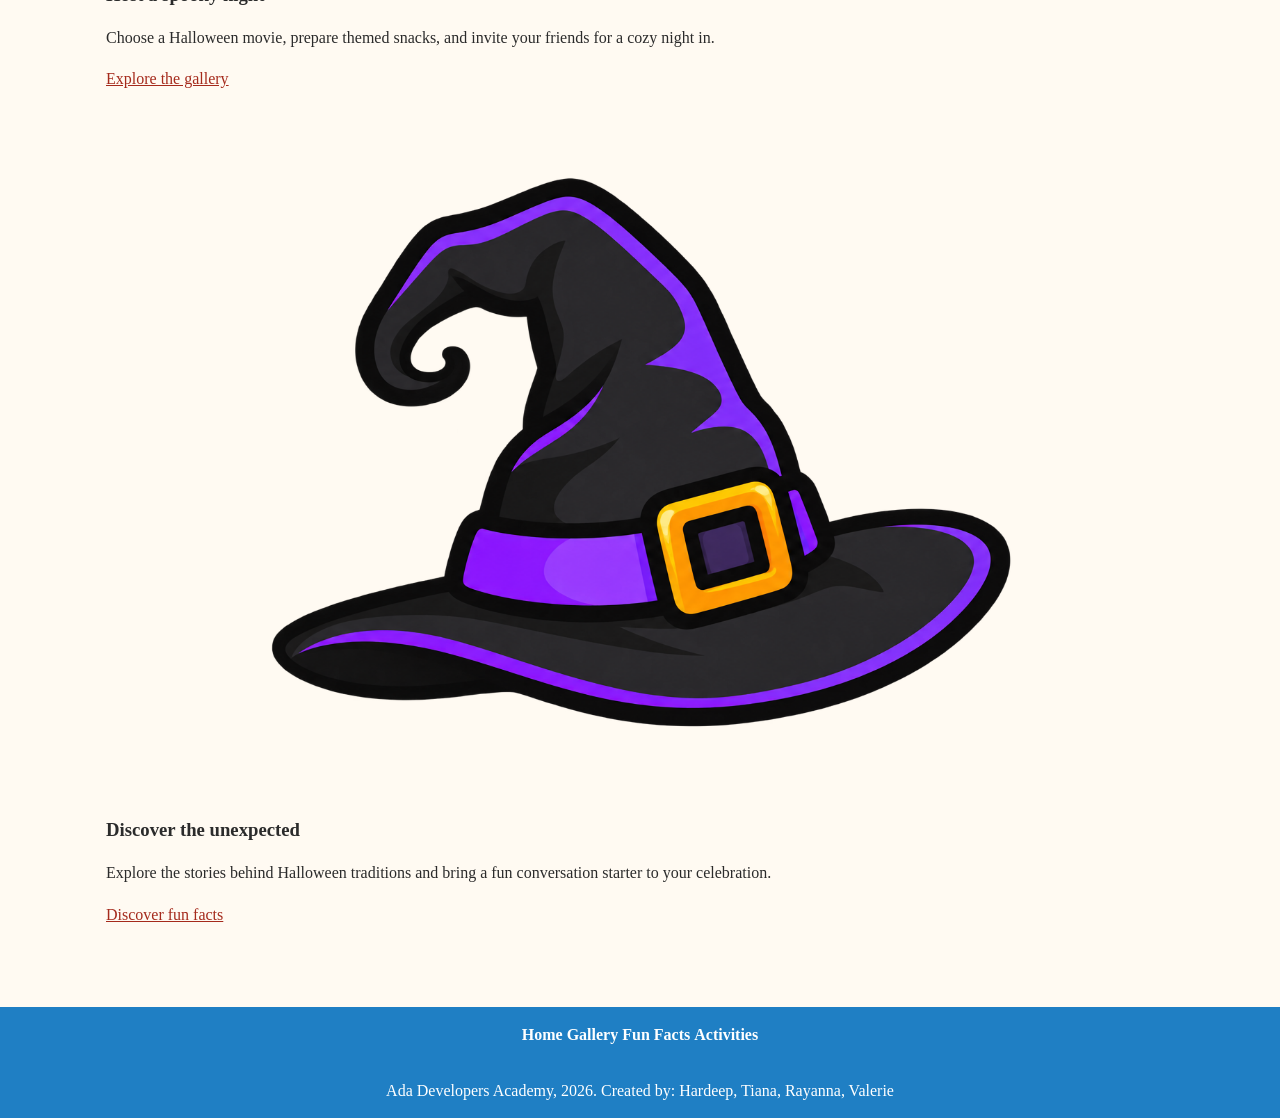
==== commit 4d1e4d44: "Update index.html Co-authored-by: Ashley Yang <ashley.minghui@gmail.com>" ====
--- a/index.html
+++ b/index.html
@@ -1,93 +1,98 @@
 <!doctype html>
 <html lang="en">
-  <head>
-    <meta charset="UTF-8" />
-    <meta http-equiv="X-UA-Compatible" content="IE=edge" />
-    <meta name="viewport" content="width=device-width, initial-scale=1.0" />
-    <title>Smash | The Ultimate Badminton Fansite</title>
-    <link rel="stylesheet" href="styles/styles.css" />
-    <link rel="stylesheet" href="styles/index.css" />
-  </head>
 
-  <body class="container">
-    <header class="header">
-      <h1>Smash | The Ultimate Badminton Fansite</h1>
-    </header>
+<head>
+  <meta charset="UTF-8">
+  <meta name="viewport" content="width=device-width, initial-scale=1.0">
+  <meta name="description"
+    content="Treat or Tips: inspiration for a Halloween full of costumes, treats, and spooky fun.">
+  <title>Treat or Tips | Home</title>
+  <link rel="stylesheet" href="stylesheets/style.css">
+  <link rel="stylesheet" href="stylesheets/index.css">
+</head>
 
-    <nav class="nav">
-      <ul>
-        <li><a href="index.html">Home</a></li>
-        <li><a href="pages/gallery.html">Gallery</a></li>
-        <li><a href="pages/facts.html">Fun Facts</a></li>
-        <li><a href="pages/rules.html">Rules</a></li>
-      </ul>
+<body class="home-page">
+  <a class="skip-link" href="#main-content">Skip to content</a>
+  <header class="site-header">
+    <h1>
+      <img class="site-logo" src="images/title.png" alt="Treat or Tips" width="2048" height="683">
+    </h1>
+    <nav class="site-nav" aria-label="Main navigation">
+      <a href="index.html" aria-current="page">Home</a>
+      <a href="pages/gallery.html">Gallery</a>
+      <a href="pages/facts.html">Fun Facts</a>
+      <a href="pages/activities.html">Activities</a>
     </nav>
+  </header>
 
+  <main id="main-content">
+    <section class="welcome" aria-labelledby="welcome-heading">
+      <h2 id="welcome-heading">
+        Make this Halloween<br>your kind of spooky.
+      </h2>
+      <p>
+        Welcome to Treat or Tips! Find inspiration for cozy nights, creative
+        costumes, and sweet traditions. Pick your favorite way to celebrate
+        and let the Halloween fun begin.
+      </p>
+      <a class="button" href="#halloween-ideas">Find your Halloween plans</a>
+    </section>
 
-    <main class="main">
-      <section class="welcome-section">
-        <h2>Welcome to Smash!</h2>
-        <p>
-          Smash is the ultimate destination for badminton enthusiasts. Whether you're a seasoned player or a beginner, our fansite provides everything you need to know about the sport, from rules and fun facts to a gallery of action-packed photos.
-        </p>
-      </section>
+    <section class="ideas" id="halloween-ideas" aria-labelledby="ideas-heading">
+      <div class="section-heading">
+        <h2 id="ideas-heading">Three ways to get into the spirit</h2>
+      </div>
+      <div class="ideas-grid">
+        <article class="idea-card">
+          <img src="images/pumpkim.png" alt="Smiling animated pumpkin" width="1328" height="1184">
 
-      <section class="why-we-love-section">
-        <h2>Why We Love Badminton?</h2>
-          <article>
-            <h3>Global Popularity</h3>
-            <p>
-              Badminton is played by millions of people worldwide, making it one of the most popular racket sports. From local community centers to international tournaments, the sport has a vibrant and passionate community.
-            </p>
-          </article>
-          <article>
-            <h3>Accessible and Fun</h3>
-            <p>
-              Badminton is easy to pick up and enjoy, making it a great sport for people of all ages and skill levels. Whether you're playing casually with friends or competing in organized matches, the game is always fun and engaging.
-            </p>
-          </article>
-          <article>
-            <h3>Strategy Meets Agility</h3>
-            <p>
-              It's not just about hitting hard. It's high-speed chess on a court, requiring deep strategy, endurance, and precise drop shots.
-            </p>
-          </article>
-      </section>
+          <h3>Carve a little magic</h3>
+          <p>
+            Decorate a pumpkin, make paper bats, or put together a costume
+            with things you already own.
+          </p>
+          <a href="pages/activities.html"> Find visual inspiration </a>
+        </article>
+        <article class="idea-card">
+          <img src="images/gost.png" alt="Cute spooky animated ghost" width="1280" height="1280">
 
-      <section class="fans-section">
-        <h2>Meet the Fans Behind Smash!</h2>
-        <p>
-          We are a passionate group of developers and badminton enthusiasts who wanted to build a space to celebrate the sport we love.
-        </p>
-        <ul class="fans-list">
-          <li><img src="images/fan_1.jpeg" alt="Amelia Reese">
-            <p class="fan-name">Amelia Reese</p>
-            <p>Lead Developer & Racket Enthusiast</p></li>
-          <li><img src="images/fan_2.jpeg" alt="Daihuizi Zhu">
-            <p class="fan-name">Daihuizi Zhu</p>
-            <p>Content Strategist & Smash Specialist</p></li>
-          <li><img src="images/fan_3.jpeg" alt="Jie Yang">
-            <p class="fan-name">Jie Yang</p>
-            <p>UI/UX Designer & Net Play Pro</p></li>
-          <li><img src="images/fan_4.jpeg" alt="Shameka Edwards">
-            <p class="fan-name">Shameka Edwards</p>
-            <p>Backend Logic & Tournament Guru</p></li>
-        </ul>
-        <p>
-          Connect with fellow badminton enthusiasts, share your experiences, and be part of our vibrant community. Whether you're looking for tips, want to organize local matches, or just want to chat about the sport, Smash is the place to be.
-        </p>
-      </section>
-      
-      <section class="contact-section">
-        <h2>Contact Us</h2>
-        <p>
-          Email us at <a href="mailto:contact@smash.com">contact@smash.com</a> for any inquiries or feedback.
-        </p>
-      </section>
-    </main>
+          <h3>Host a spooky night</h3>
+          <p>
+            Choose a Halloween movie, prepare themed snacks, and invite your
+            friends for a cozy night in.
+          </p>
+          <a href="pages/gallery.html">Explore the gallery </a>
+        </article>
+        <article class="idea-card">
+          <img src="images/hat.png" alt="Violet animated hat" width="1536" height="1024">
 
-    <footer class="footer">
-      <p>&copy;2026 Smash. Built with passion, code, and a lot of shuttlecocks.</p>
-    </footer>
-  </body>
-</html>
+          <h3>Discover the unexpected</h3>
+          <p>
+            Explore the stories behind Halloween traditions and bring a fun
+            conversation starter to your celebration.
+          </p>
+          <a href="pages/facts.html">Discover fun facts </a>
+        </article>
+      </div>
+    </section>
+  </main>
+
+  <footer class="site-footer">
+    <nav aria-label="Footer navigation">
+      <a href="index.html">Home</a>
+      <a href="pages/gallery.html">Gallery</a>
+      <a href="pages/facts.html">Fun Facts</a>
+      <a href="pages/activities.html">Activities</a>
+    </nav>
+  </footer>
+  <footer class="site-footer">
+    <nav>
+      <p>
+        Ada Developers Academy, 2026. Created by: Hardeep, Tiana, Rayanna,
+        Valerie
+      </p>
+    </nav>
+  </footer>
+</body>
+
+</html>
--- a/stylesheets/style.css
+++ b/stylesheets/style.css
@@ -0,0 +1,111 @@
+body {
+  margin: 0;
+  font-family: "Comic Sans MS", "Times New Roman", serif;
+  line-height: 1.6;
+  color: #504f4f;
+  background-color: #fff8f0;
+
+/* Whisk cursor: "36 20" refences the hotspot (the tip of the whisk). */
+  cursor: url("../images/whisk.png") 36 20, auto;
+}
+
+/* Keep the whisk on links and buttons instead of the default pointing hand */
+a,
+button {
+  cursor: url("../images/whisk.png") 36 20, pointer;
+}
+
+/* header and navigation */
+header {
+  padding: 20px;
+  text-align: center;
+  color: #ffffff;
+  background-color: #c0392b;
+}
+
+header h1 {
+  margin: 0 0 10px;
+}
+
+/* Moved here from facts.css, recipes.css, and gallery.css */
+nav ul {
+  display: flex;
+  flex-wrap: wrap;
+  justify-content: center;
+  gap: 10px;
+  margin: 0;
+  padding: 0;
+  list-style: none;
+}
+
+nav li {
+  display: inline-block;
+  margin: 0 10px;
+}
+
+nav a {
+  font-weight: bold;
+  color: #ffffff;
+  text-decoration: none;
+}
+
+nav a:hover {
+  text-decoration: underline;
+}
+
+/* highlights the link of the page on */
+nav a[aria-current="page"] {
+  padding: 4px 12px;
+  border-radius: 15px;
+  color: #c0392b;
+  background-color: #ffffff;
+}
+
+/* main content */
+main {
+  max-width: 900px;
+  margin: 0 auto;
+  padding: 20px;
+}
+
+h2 {
+  color: #c0392b;
+  font-weight: bold;
+}
+
+img {
+  display: block;
+  max-width: 100%;
+  height: auto;
+  margin: 0 0 15px;
+  border-radius: 8px;
+}
+
+/* white box with rounded corners and a shadow */
+.card {
+  margin-bottom: 30px;
+  padding: 20px;
+  border-radius: 10px;
+  background-color: #ffffff;
+  box-shadow: 0 2px 6px rgba(0, 0, 0, 0.1);
+}
+
+/* footer */
+footer {
+  padding: 15px;
+  text-align: center;
+  color: #ffffff;
+  background-color: #333333;
+}
+
+/* Food pattern with a dark overlay on our footer */
+.site-header,
+.site-footer {
+  background:
+    linear-gradient(rgba(0, 0, 0, 0.25), rgba(0, 0, 0, 0.25)),
+    url(../images/header_background.jpg) repeat;
+  background-color: #c0392b;
+  background-size:
+    cover,
+    350px auto;
+}
--- a/stylesheets/index.css
+++ b/stylesheets/index.css
@@ -0,0 +1,328 @@
+/* ---------- Global box sizing ---------- */
+
+*,
+*::before,
+*::after {
+  box-sizing: border-box;
+}
+
+/* ---------- Body and typography ---------- */
+
+body {
+  margin: 0;
+  background-color: #fffaf2;
+  color: #2b2b2b;
+  font-family: 'Comic Sans MS', "Times New Roman", serif;
+  line-height: 1.6;
+}
+
+h1,
+h2,
+h3 {
+  font-family: "Fraunces", Georgia, serif;
+  line-height: 1.2;
+  margin-top: 0;
+}
+
+h2 {
+  color: #1f7fc4;
+  font-size: 1.8rem;
+}
+
+/* ---------- Images and links ---------- */
+
+img {
+  max-width: 100%;
+  height: auto;
+}
+
+a {
+  color: #a52a1c;
+}
+
+a:hover,
+a:focus {
+  color: #a52a1c;
+}
+
+/* ---------- Header ---------- */
+
+/* Wave 2 - Override: light blue gradient header, left-aligned */
+
+.site-header {
+  text-align: left;
+  padding: 2rem 1rem;
+  background: linear-gradient(135deg, #cfe8f7, #fffaf2);
+}
+
+/* Wave 2 - Override: bigger title on the home page */
+
+.site-header h1 {
+  color: #c0392b;
+  font-size: clamp(2.6rem, 7vw, 4.5rem);
+  font-weight: 800;
+  margin-bottom: 0.25rem;
+}
+
+/* Wave 3 - Header (flexbox): titles and hero image side by side */
+
+.header-inner {
+  display: flex;
+  flex-wrap: wrap;
+  align-items: center;
+  justify-content: center;
+  gap: 3rem;
+  max-width: 1100px;
+  margin: 0 auto;
+}
+
+.titles {
+  flex: 1 1 280px;
+}
+
+.small-title {
+  margin: 0 0 0.5rem;
+  color: #27ae60;
+  font-weight: 600;
+  letter-spacing: 0.08em;
+  text-transform: uppercase;
+}
+
+.tagline {
+  margin: 0;
+  color: #5e5e5e;
+  font-size: 1.2rem;
+}
+
+.hero-image {
+  flex: 1 1 280px;
+  min-width: 0;
+  width: 100%;
+  max-width: 460px;
+  mix-blend-mode: multiply; /* lets the image's white background blend into the header */
+}
+
+/* ---------- Wave 3 - Bouncing title animation ---------- */
+
+.bounce-title .bounce-word {
+  display: inline-flex;
+  white-space: nowrap;
+}
+
+.bounce-title .bounce-word span {
+  display: inline-block;
+  animation: bounce 2.3s ease-in-out 1;
+  animation-delay: calc(var(--i) * 0.12s);
+}
+
+@keyframes bounce {
+  0%, 50%, 100% {
+    transform: translateY(0);
+    opacity: 1;
+  }
+
+  25% {
+    transform: translateY(-0.15em);
+    opacity: 0.5;
+  }
+}
+
+/* Turn the animation off for visitors who prefer reduced motion */
+
+@media (prefers-reduced-motion: reduce) {
+  .bounce-title .bounce-word span {
+    animation: none;
+  }
+}
+
+/* ---------- Wave 3 - Navigation (flexbox) ---------- */
+
+.site-nav {
+  background-color: #1f7fc4;
+}
+
+.site-nav ul {
+  display: flex;
+  flex-wrap: wrap;
+  justify-content: center;
+  gap: 0.5rem;
+  list-style: none;
+  margin: 0;
+  padding: 0.75rem 1rem;
+}
+
+.site-nav a {
+  display: block;
+  padding: 0.5rem 1rem;
+  border-radius: 999px;
+  color: #ffffff;
+  font-weight: 600;
+  text-decoration: none;
+}
+
+.site-nav a:hover,
+.site-nav a:focus,
+.site-nav a[aria-current="page"] {
+  padding: 0.5rem 1rem;
+  border-radius: 999px;
+  background-color: #ffffff;
+  color: #a52a1c;
+}
+
+/* ---------- Main ---------- */
+
+main {
+  max-width: 1100px;
+  margin: 0 auto;
+  padding: 2rem 1rem;
+}
+
+main section {
+  margin-bottom: 3rem;
+}
+
+/* ---------- Intro ---------- */
+
+.intro {
+  max-width: 750px;
+  margin-left: auto;
+  margin-right: auto;
+  font-size: 1.1rem;
+}
+
+.featured h2,
+.team h2 {
+  text-align: center;
+}
+
+/* ---------- Wave 3 - Recipe cards (grid) ---------- */
+
+.recipe-grid {
+  display: grid;
+  grid-template-columns: repeat(auto-fit, minmax(230px, 1fr));
+  gap: 1.5rem;
+  list-style: none;
+  margin: 0;
+  padding: 0;
+}
+
+/* Wave 3: Flexbox inside each grid item */
+
+.recipe-card {
+  height: 100%;
+  display: flex;
+  flex-direction: column;
+  padding: 1.5rem;
+  background-color: #ffffff;
+  border: 4px solid #1f7fc4;
+  border-radius: 16px;
+  box-shadow: 0 6px 18px rgba(0, 0, 0, 0.08);
+}
+
+.recipe-card .region {
+  margin: 0 0 0.25rem;
+  color: #27ae60;
+  font-size: 0.85rem;
+  font-weight: 600;
+  text-transform: uppercase;
+}
+
+.recipe-card h3 {
+  color: #a52a1c;
+  font-size: 1.35rem;
+  font-family: Comic Sans MS, cursive, sans-serif;
+}
+
+.recipe-card a {
+  margin-top: auto;
+  align-self: flex-start;
+  padding: 0.5rem 1rem;
+  border-radius: 999px;
+  background-color: #c0392b;
+  color: #ffffff;
+  font-weight: 600;
+  text-decoration: none;
+}
+
+.recipe-card a:hover,
+.recipe-card a:focus {
+  background-color: #a52a1c;
+  color: #ffffff;
+}
+
+/* ---------- Wave 3 - Our Team (flexbox) ---------- */
+
+.team-list {
+  display: flex;
+  flex-wrap: wrap;
+  justify-content: center;
+  gap: 1rem;
+  list-style: none;
+  margin: 0;
+  padding: 0;
+}
+
+.team-list li {
+  flex: 0 1 220px;
+  display: flex;
+  flex-direction: column;
+  padding: 1rem;
+  border-radius: 16px;
+  background-color: #cfe8f7;
+  text-align: center;
+}
+
+.team-list span {
+  color: #5e5e5e;
+  font-size: 0.9rem;
+}
+
+.github-link {
+  display: inline-flex;
+  align-items: center;
+  justify-content: center;
+  gap: 0;
+  margin-left: auto;
+  margin-right: auto;
+}
+
+.github-link img {
+  width: 32px;
+  height: 32px;
+  object-fit: contain;
+  position: relative;
+  top: 7px;
+}
+
+/* ---------- Footer ---------- */
+
+.site-footer {
+    background: #1f7fc4;
+    background-size:
+        cover,
+        350px auto;
+}
+
+.site-footer p {
+  margin: 0;
+}
+
+/* Image attribution: same style as the gallery credits, aligned right */
+.image-credit {
+  max-width: 1100px;
+  margin: 0.5rem auto 0;
+  font-size: 0.8rem;
+  color: #666666;
+  text-align: right;
+}
+
+.image-credit a {
+  color: inherit;
+  text-decoration: underline;
+  color: #0000ee;
+
+}
+
+.image-credit a:hover {
+  color: #000000;
+}
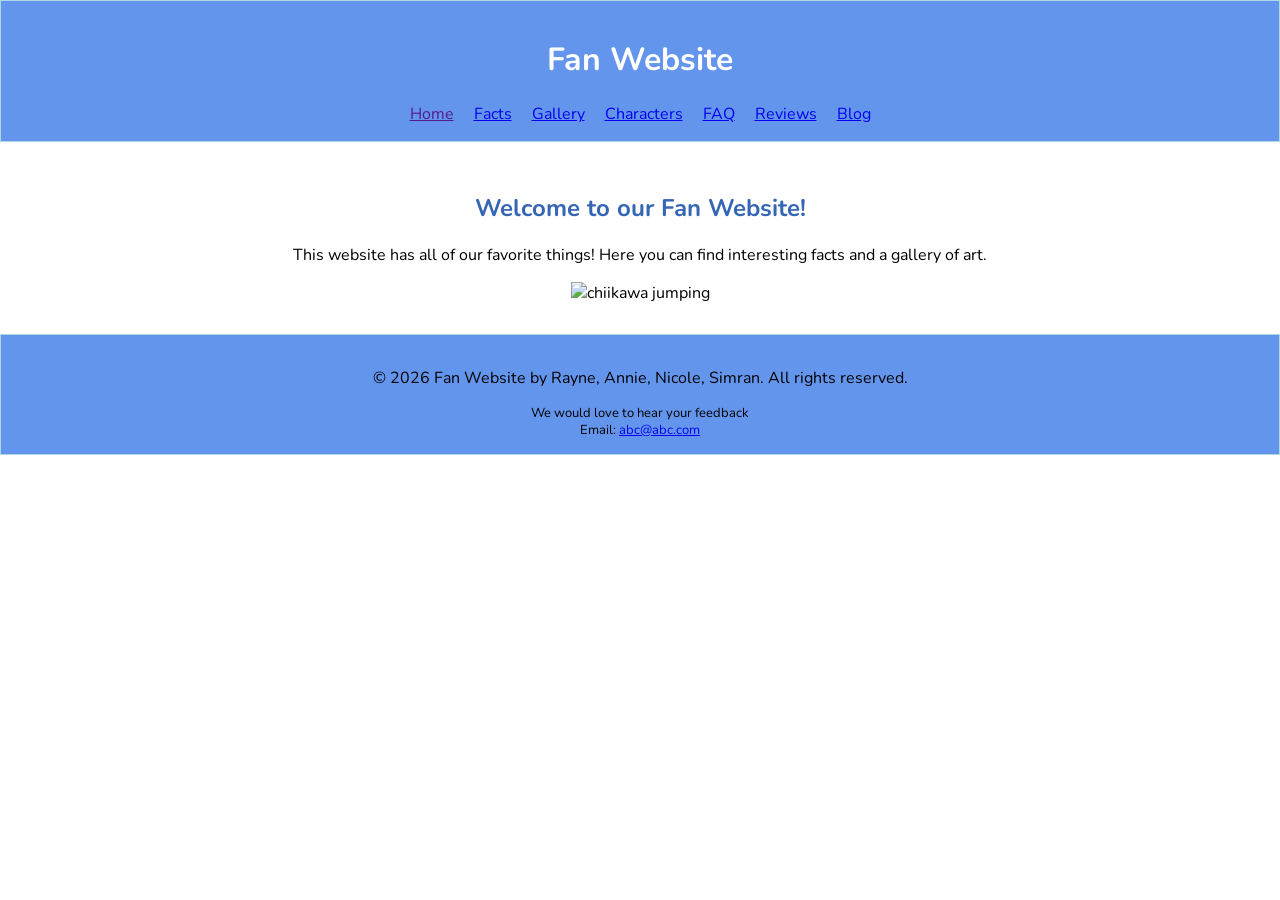
==== commit 4dc796a7: "Merge 3adcee81a1e36219b43126f9c603c5ffc8f97c12 into 8ce90a0b8abea8af246ef5d9550e41511d3e3b7d" ====
--- a/index.html
+++ b/index.html
@@ -1,98 +1,45 @@
-<!doctype html>
+<!DOCTYPE html>
 <html lang="en">
-
 <head>
   <meta charset="UTF-8">
+  <meta http-equiv="X-UA-Compatible" content="IE=edge">
   <meta name="viewport" content="width=device-width, initial-scale=1.0">
-  <meta name="description"
-    content="Treat or Tips: inspiration for a Halloween full of costumes, treats, and spooky fun.">
-  <title>Treat or Tips | Home</title>
-  <link rel="stylesheet" href="stylesheets/style.css">
-  <link rel="stylesheet" href="stylesheets/index.css">
+  <title>Fan Website</title>
+  <link rel="stylesheet" href="/stylesheets/style.css">
+  <link rel="stylesheet" href="/stylesheets/index.css">
+  <link rel="icon" type="image/x-icon" href="../images/chii.ico">
+  <link href="https://fonts.googleapis.com/css2?family=Nunito:wght@400;600;700;800&display=swap" rel="stylesheet">
 </head>
-
-<body class="home-page">
-  <a class="skip-link" href="#main-content">Skip to content</a>
-  <header class="site-header">
-    <h1>
-      <img class="site-logo" src="images/title.png" alt="Treat or Tips" width="2048" height="683">
-    </h1>
-    <nav class="site-nav" aria-label="Main navigation">
-      <a href="index.html" aria-current="page">Home</a>
-      <a href="pages/gallery.html">Gallery</a>
-      <a href="pages/facts.html">Fun Facts</a>
-      <a href="pages/activities.html">Activities</a>
+<body>
+  <!-- This layout is made by Rayne, Annie, Nicole, Simran!! -->
+   <header>
+    <h1>Fan Website</h1>
+    <nav>
+      <ul class="nav">
+        <li><a href="">Home</a></li>
+        <li><a href="/pages/facts.html">Facts</a></li>
+        <li><a href="/pages/gallery.html">Gallery</a></li>
+        <li><a href="/pages/characters.html">Characters</a></li>
+        <li><a href="/pages/faq.html">FAQ</a></li>
+        <li><a href="/pages/Review.html">Reviews</a></li>
+        <li><a href="/blog/index.html">Blog</a></li>
+      </ul>
     </nav>
-  </header>
-
-  <main id="main-content">
-    <section class="welcome" aria-labelledby="welcome-heading">
-      <h2 id="welcome-heading">
-        Make this Halloween<br>your kind of spooky.
-      </h2>
-      <p>
-        Welcome to Treat or Tips! Find inspiration for cozy nights, creative
-        costumes, and sweet traditions. Pick your favorite way to celebrate
-        and let the Halloween fun begin.
-      </p>
-      <a class="button" href="#halloween-ideas">Find your Halloween plans</a>
+   </header>
+   <main>
+    <section>
+      <h2>Welcome to our Fan Website!</h2>
+      <p>This website has all of our favorite things! Here you can find interesting facts and a gallery of art.</p>
+      <img src="https://r2.chiikawawallpaper.com/wallpaper/20260914/68faede88c301599f15a41f8cb7327f4_thumb_w800.webp" alt="chiikawa jumping">
     </section>
-
-    <section class="ideas" id="halloween-ideas" aria-labelledby="ideas-heading">
-      <div class="section-heading">
-        <h2 id="ideas-heading">Three ways to get into the spirit</h2>
-      </div>
-      <div class="ideas-grid">
-        <article class="idea-card">
-          <img src="images/pumpkim.png" alt="Smiling animated pumpkin" width="1328" height="1184">
-
-          <h3>Carve a little magic</h3>
-          <p>
-            Decorate a pumpkin, make paper bats, or put together a costume
-            with things you already own.
-          </p>
-          <a href="pages/activities.html"> Find visual inspiration </a>
-        </article>
-        <article class="idea-card">
-          <img src="images/gost.png" alt="Cute spooky animated ghost" width="1280" height="1280">
-
-          <h3>Host a spooky night</h3>
-          <p>
-            Choose a Halloween movie, prepare themed snacks, and invite your
-            friends for a cozy night in.
-          </p>
-          <a href="pages/gallery.html">Explore the gallery </a>
-        </article>
-        <article class="idea-card">
-          <img src="images/hat.png" alt="Violet animated hat" width="1536" height="1024">
-
-          <h3>Discover the unexpected</h3>
-          <p>
-            Explore the stories behind Halloween traditions and bring a fun
-            conversation starter to your celebration.
-          </p>
-          <a href="pages/facts.html">Discover fun facts </a>
-        </article>
-      </div>
-    </section>
-  </main>
-
-  <footer class="site-footer">
-    <nav aria-label="Footer navigation">
-      <a href="index.html">Home</a>
-      <a href="pages/gallery.html">Gallery</a>
-      <a href="pages/facts.html">Fun Facts</a>
-      <a href="pages/activities.html">Activities</a>
-    </nav>
-  </footer>
-  <footer class="site-footer">
-    <nav>
-      <p>
-        Ada Developers Academy, 2026. Created by: Hardeep, Tiana, Rayanna,
-        Valerie
-      </p>
-    </nav>
-  </footer>
+   </main>
+   <footer>
+    <p>&copy; 2026 Fan Website by Rayne, Annie, Nicole, Simran. All rights reserved.</p>
+    <div class="disclaimer">
+      <p>We would love to hear your feedback</p>
+      <p>Email: <a href="mailto:abc@abc.com">abc@abc.com</a></p>
+    </div>
+   </footer>
+  
 </body>
-
 </html>
--- a/stylesheets/style.css
+++ b/stylesheets/style.css
@@ -1,111 +1,51 @@
-body {
-  margin: 0;
-  font-family: "Comic Sans MS", "Times New Roman", serif;
-  line-height: 1.6;
-  color: #504f4f;
-  background-color: #fff8f0;
-
-/* Whisk cursor: "36 20" refences the hotspot (the tip of the whisk). */
-  cursor: url("../images/whisk.png") 36 20, auto;
+header, footer {
+    background-color: cornflowerblue;
+    border: 1px solid lightblue;
+    padding: 1rem;
+    text-align: center;
 }
 
-/* Keep the whisk on links and buttons instead of the default pointing hand */
-a,
-button {
-  cursor: url("../images/whisk.png") 36 20, pointer;
+.disclaimer p{
+    font-size: small;
+    margin: 0;
+    line-height: 1.3;
+    
 }
 
-/* header and navigation */
-header {
-  padding: 20px;
-  text-align: center;
-  color: #ffffff;
-  background-color: #c0392b;
+.nav {
+    display: flex;
+    margin: 0;
+    padding: 0;
+    justify-content: center;
+    flex-direction: row;
+    gap: 20px;
+    flex-wrap: wrap;
+}
+main {
+    background-color: #ffffff;
 }
 
-header h1 {
-  margin: 0 0 10px;
+body {
+  font-family: "Nunito", sans-serif;
+  margin: 0;
 }
 
-/* Moved here from facts.css, recipes.css, and gallery.css */
-nav ul {
-  display: flex;
-  flex-wrap: wrap;
-  justify-content: center;
-  gap: 10px;
-  margin: 0;
-  padding: 0;
-  list-style: none;
+.book-title {
+  font-style: italic;
 }
 
-nav li {
-  display: inline-block;
-  margin: 0 10px;
+h1 {
+    color:#ffffff;
 }
 
-nav a {
-  font-weight: bold;
-  color: #ffffff;
-  text-decoration: none;
+h2, h3, h4 {
+    color: blue;
 }
 
 nav a:hover {
-  text-decoration: underline;
+    color: #ffffff;
 }
 
-/* highlights the link of the page on */
-nav a[aria-current="page"] {
-  padding: 4px 12px;
-  border-radius: 15px;
-  color: #c0392b;
-  background-color: #ffffff;
+ul {
+  list-style-type: none; 
 }
-
-/* main content */
-main {
-  max-width: 900px;
-  margin: 0 auto;
-  padding: 20px;
-}
-
-h2 {
-  color: #c0392b;
-  font-weight: bold;
-}
-
-img {
-  display: block;
-  max-width: 100%;
-  height: auto;
-  margin: 0 0 15px;
-  border-radius: 8px;
-}
-
-/* white box with rounded corners and a shadow */
-.card {
-  margin-bottom: 30px;
-  padding: 20px;
-  border-radius: 10px;
-  background-color: #ffffff;
-  box-shadow: 0 2px 6px rgba(0, 0, 0, 0.1);
-}
-
-/* footer */
-footer {
-  padding: 15px;
-  text-align: center;
-  color: #ffffff;
-  background-color: #333333;
-}
-
-/* Food pattern with a dark overlay on our footer */
-.site-header,
-.site-footer {
-  background:
-    linear-gradient(rgba(0, 0, 0, 0.25), rgba(0, 0, 0, 0.25)),
-    url(../images/header_background.jpg) repeat;
-  background-color: #c0392b;
-  background-size:
-    cover,
-    350px auto;
-}
--- a/stylesheets/index.css
+++ b/stylesheets/index.css
@@ -1,328 +1,21 @@
-/* ---------- Global box sizing ---------- */
-
-*,
-*::before,
-*::after {
-  box-sizing: border-box;
-}
-
-/* ---------- Body and typography ---------- */
-
-body {
-  margin: 0;
-  background-color: #fffaf2;
-  color: #2b2b2b;
-  font-family: 'Comic Sans MS', "Times New Roman", serif;
-  line-height: 1.6;
-}
-
-h1,
-h2,
-h3 {
-  font-family: "Fraunces", Georgia, serif;
-  line-height: 1.2;
-  margin-top: 0;
-}
-
-h2 {
-  color: #1f7fc4;
-  font-size: 1.8rem;
-}
-
-/* ---------- Images and links ---------- */
-
-img {
-  max-width: 100%;
-  height: auto;
-}
-
-a {
-  color: #a52a1c;
-}
-
-a:hover,
-a:focus {
-  color: #a52a1c;
-}
-
-/* ---------- Header ---------- */
-
-/* Wave 2 - Override: light blue gradient header, left-aligned */
-
-.site-header {
-  text-align: left;
-  padding: 2rem 1rem;
-  background: linear-gradient(135deg, #cfe8f7, #fffaf2);
-}
-
-/* Wave 2 - Override: bigger title on the home page */
-
-.site-header h1 {
-  color: #c0392b;
-  font-size: clamp(2.6rem, 7vw, 4.5rem);
-  font-weight: 800;
-  margin-bottom: 0.25rem;
-}
-
-/* Wave 3 - Header (flexbox): titles and hero image side by side */
-
-.header-inner {
-  display: flex;
-  flex-wrap: wrap;
-  align-items: center;
-  justify-content: center;
-  gap: 3rem;
-  max-width: 1100px;
-  margin: 0 auto;
-}
-
-.titles {
-  flex: 1 1 280px;
-}
-
-.small-title {
-  margin: 0 0 0.5rem;
-  color: #27ae60;
-  font-weight: 600;
-  letter-spacing: 0.08em;
-  text-transform: uppercase;
-}
-
-.tagline {
-  margin: 0;
-  color: #5e5e5e;
-  font-size: 1.2rem;
-}
-
-.hero-image {
-  flex: 1 1 280px;
-  min-width: 0;
-  width: 100%;
-  max-width: 460px;
-  mix-blend-mode: multiply; /* lets the image's white background blend into the header */
-}
-
-/* ---------- Wave 3 - Bouncing title animation ---------- */
-
-.bounce-title .bounce-word {
-  display: inline-flex;
-  white-space: nowrap;
-}
-
-.bounce-title .bounce-word span {
-  display: inline-block;
-  animation: bounce 2.3s ease-in-out 1;
-  animation-delay: calc(var(--i) * 0.12s);
-}
-
-@keyframes bounce {
-  0%, 50%, 100% {
-    transform: translateY(0);
-    opacity: 1;
-  }
-
-  25% {
-    transform: translateY(-0.15em);
-    opacity: 0.5;
-  }
-}
-
-/* Turn the animation off for visitors who prefer reduced motion */
-
-@media (prefers-reduced-motion: reduce) {
-  .bounce-title .bounce-word span {
-    animation: none;
-  }
-}
-
-/* ---------- Wave 3 - Navigation (flexbox) ---------- */
-
-.site-nav {
-  background-color: #1f7fc4;
-}
-
-.site-nav ul {
-  display: flex;
-  flex-wrap: wrap;
-  justify-content: center;
-  gap: 0.5rem;
-  list-style: none;
-  margin: 0;
-  padding: 0.75rem 1rem;
-}
-
-.site-nav a {
-  display: block;
-  padding: 0.5rem 1rem;
-  border-radius: 999px;
-  color: #ffffff;
-  font-weight: 600;
-  text-decoration: none;
-}
-
-.site-nav a:hover,
-.site-nav a:focus,
-.site-nav a[aria-current="page"] {
-  padding: 0.5rem 1rem;
-  border-radius: 999px;
-  background-color: #ffffff;
-  color: #a52a1c;
-}
-
-/* ---------- Main ---------- */
-
 main {
-  max-width: 1100px;
-  margin: 0 auto;
-  padding: 2rem 1rem;
+    display: flex;
+    justify-content: center;
+    text-align: center;
+    padding: 30px;
 }
 
 main section {
-  margin-bottom: 3rem;
+    max-width: 800px;
 }
 
-/* ---------- Intro ---------- */
-
-.intro {
-  max-width: 750px;
-  margin-left: auto;
-  margin-right: auto;
-  font-size: 1.1rem;
+main img {
+    width: 100%;
+    max-width: 600px;
+    height: auto;
 }
 
-.featured h2,
-.team h2 {
-  text-align: center;
+main h2 {
+    color: #3565b5;
 }
 
-/* ---------- Wave 3 - Recipe cards (grid) ---------- */
-
-.recipe-grid {
-  display: grid;
-  grid-template-columns: repeat(auto-fit, minmax(230px, 1fr));
-  gap: 1.5rem;
-  list-style: none;
-  margin: 0;
-  padding: 0;
-}
-
-/* Wave 3: Flexbox inside each grid item */
-
-.recipe-card {
-  height: 100%;
-  display: flex;
-  flex-direction: column;
-  padding: 1.5rem;
-  background-color: #ffffff;
-  border: 4px solid #1f7fc4;
-  border-radius: 16px;
-  box-shadow: 0 6px 18px rgba(0, 0, 0, 0.08);
-}
-
-.recipe-card .region {
-  margin: 0 0 0.25rem;
-  color: #27ae60;
-  font-size: 0.85rem;
-  font-weight: 600;
-  text-transform: uppercase;
-}
-
-.recipe-card h3 {
-  color: #a52a1c;
-  font-size: 1.35rem;
-  font-family: Comic Sans MS, cursive, sans-serif;
-}
-
-.recipe-card a {
-  margin-top: auto;
-  align-self: flex-start;
-  padding: 0.5rem 1rem;
-  border-radius: 999px;
-  background-color: #c0392b;
-  color: #ffffff;
-  font-weight: 600;
-  text-decoration: none;
-}
-
-.recipe-card a:hover,
-.recipe-card a:focus {
-  background-color: #a52a1c;
-  color: #ffffff;
-}
-
-/* ---------- Wave 3 - Our Team (flexbox) ---------- */
-
-.team-list {
-  display: flex;
-  flex-wrap: wrap;
-  justify-content: center;
-  gap: 1rem;
-  list-style: none;
-  margin: 0;
-  padding: 0;
-}
-
-.team-list li {
-  flex: 0 1 220px;
-  display: flex;
-  flex-direction: column;
-  padding: 1rem;
-  border-radius: 16px;
-  background-color: #cfe8f7;
-  text-align: center;
-}
-
-.team-list span {
-  color: #5e5e5e;
-  font-size: 0.9rem;
-}
-
-.github-link {
-  display: inline-flex;
-  align-items: center;
-  justify-content: center;
-  gap: 0;
-  margin-left: auto;
-  margin-right: auto;
-}
-
-.github-link img {
-  width: 32px;
-  height: 32px;
-  object-fit: contain;
-  position: relative;
-  top: 7px;
-}
-
-/* ---------- Footer ---------- */
-
-.site-footer {
-    background: #1f7fc4;
-    background-size:
-        cover,
-        350px auto;
-}
-
-.site-footer p {
-  margin: 0;
-}
-
-/* Image attribution: same style as the gallery credits, aligned right */
-.image-credit {
-  max-width: 1100px;
-  margin: 0.5rem auto 0;
-  font-size: 0.8rem;
-  color: #666666;
-  text-align: right;
-}
-
-.image-credit a {
-  color: inherit;
-  text-decoration: underline;
-  color: #0000ee;
-
-}
-
-.image-credit a:hover {
-  color: #000000;
-}
